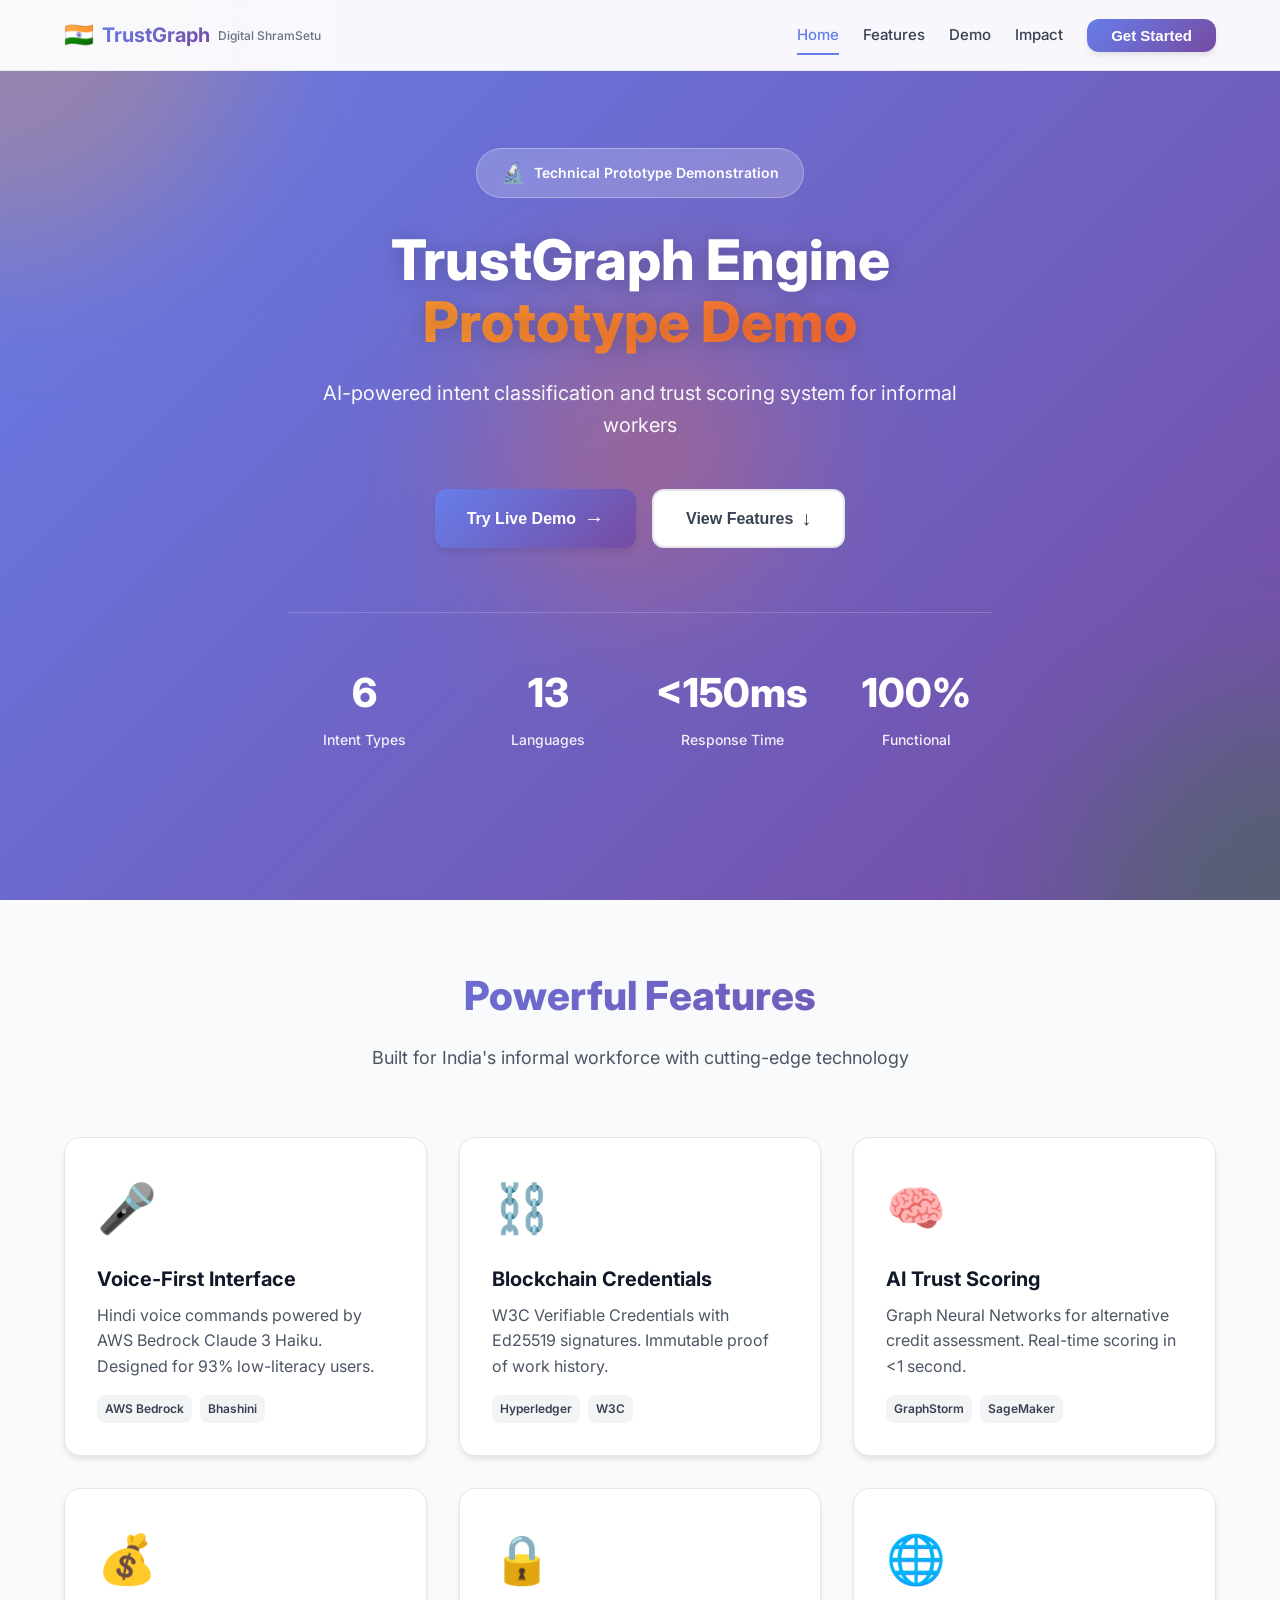
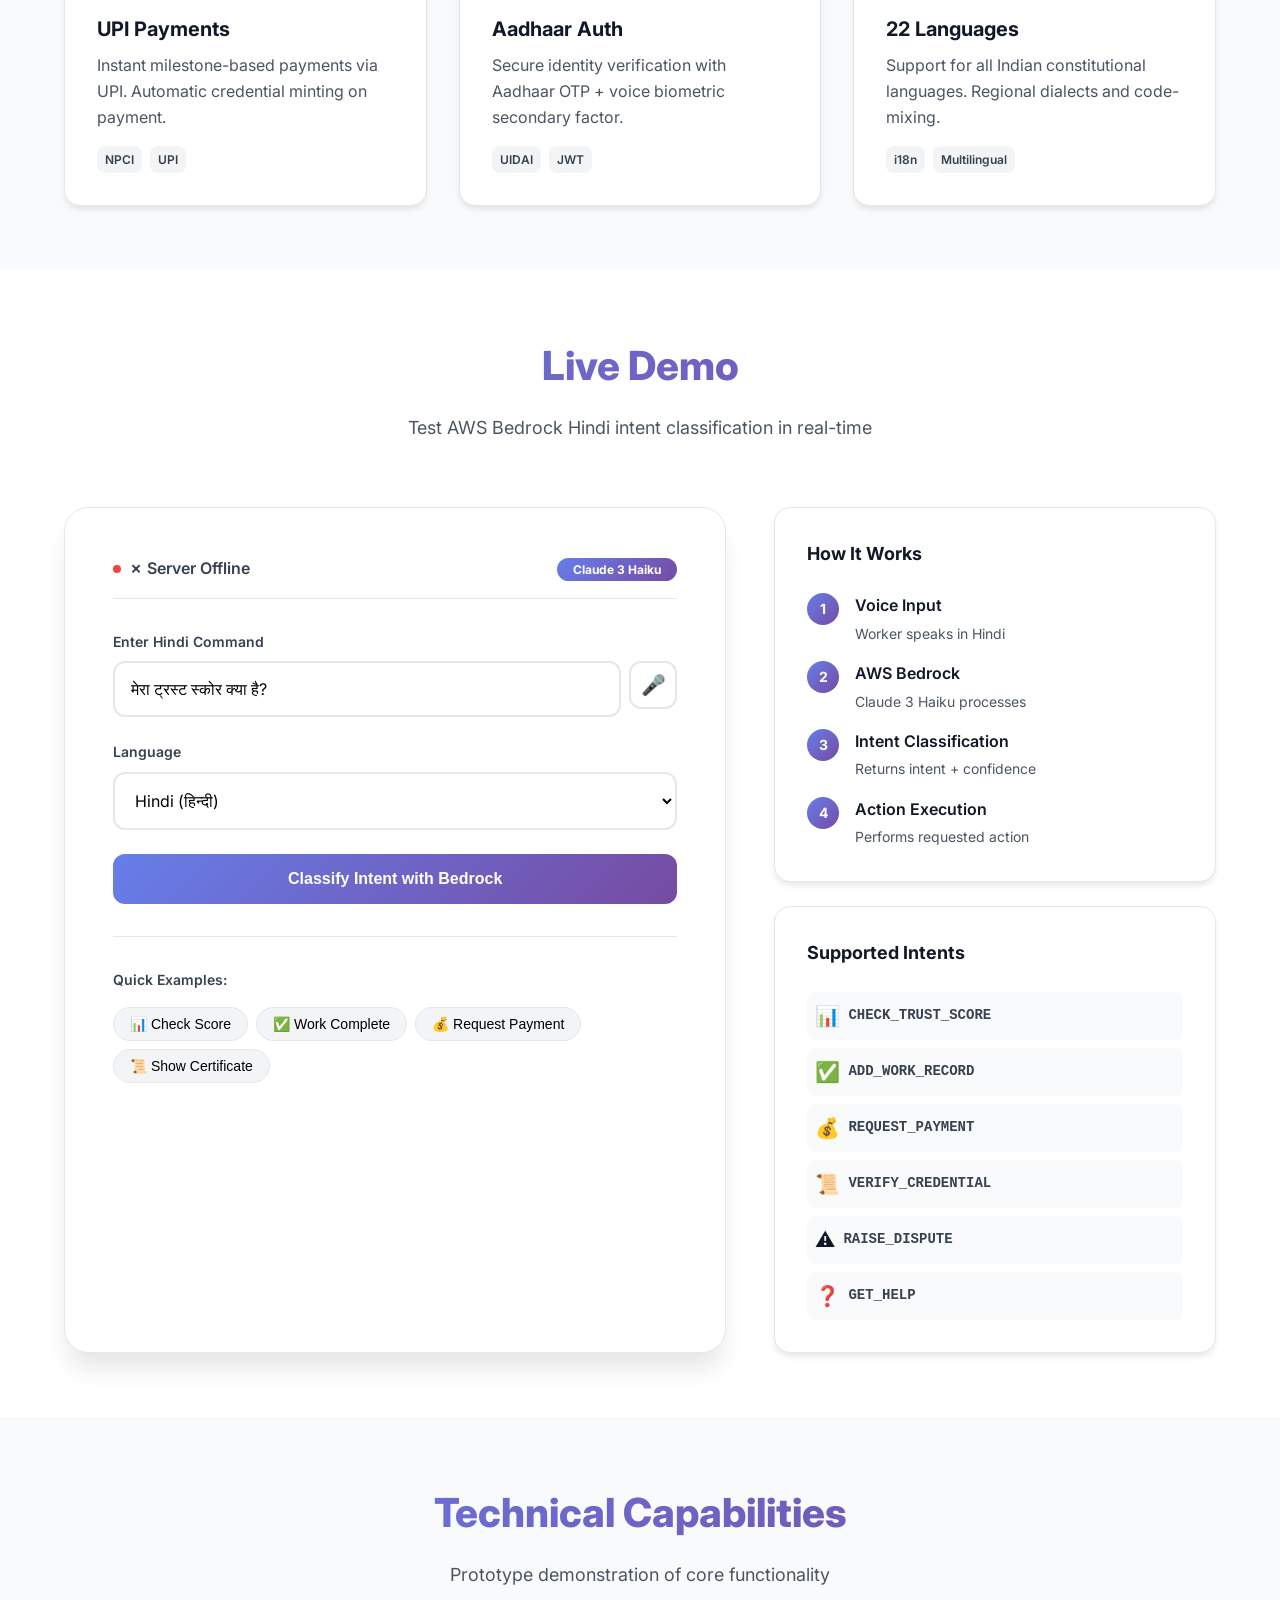
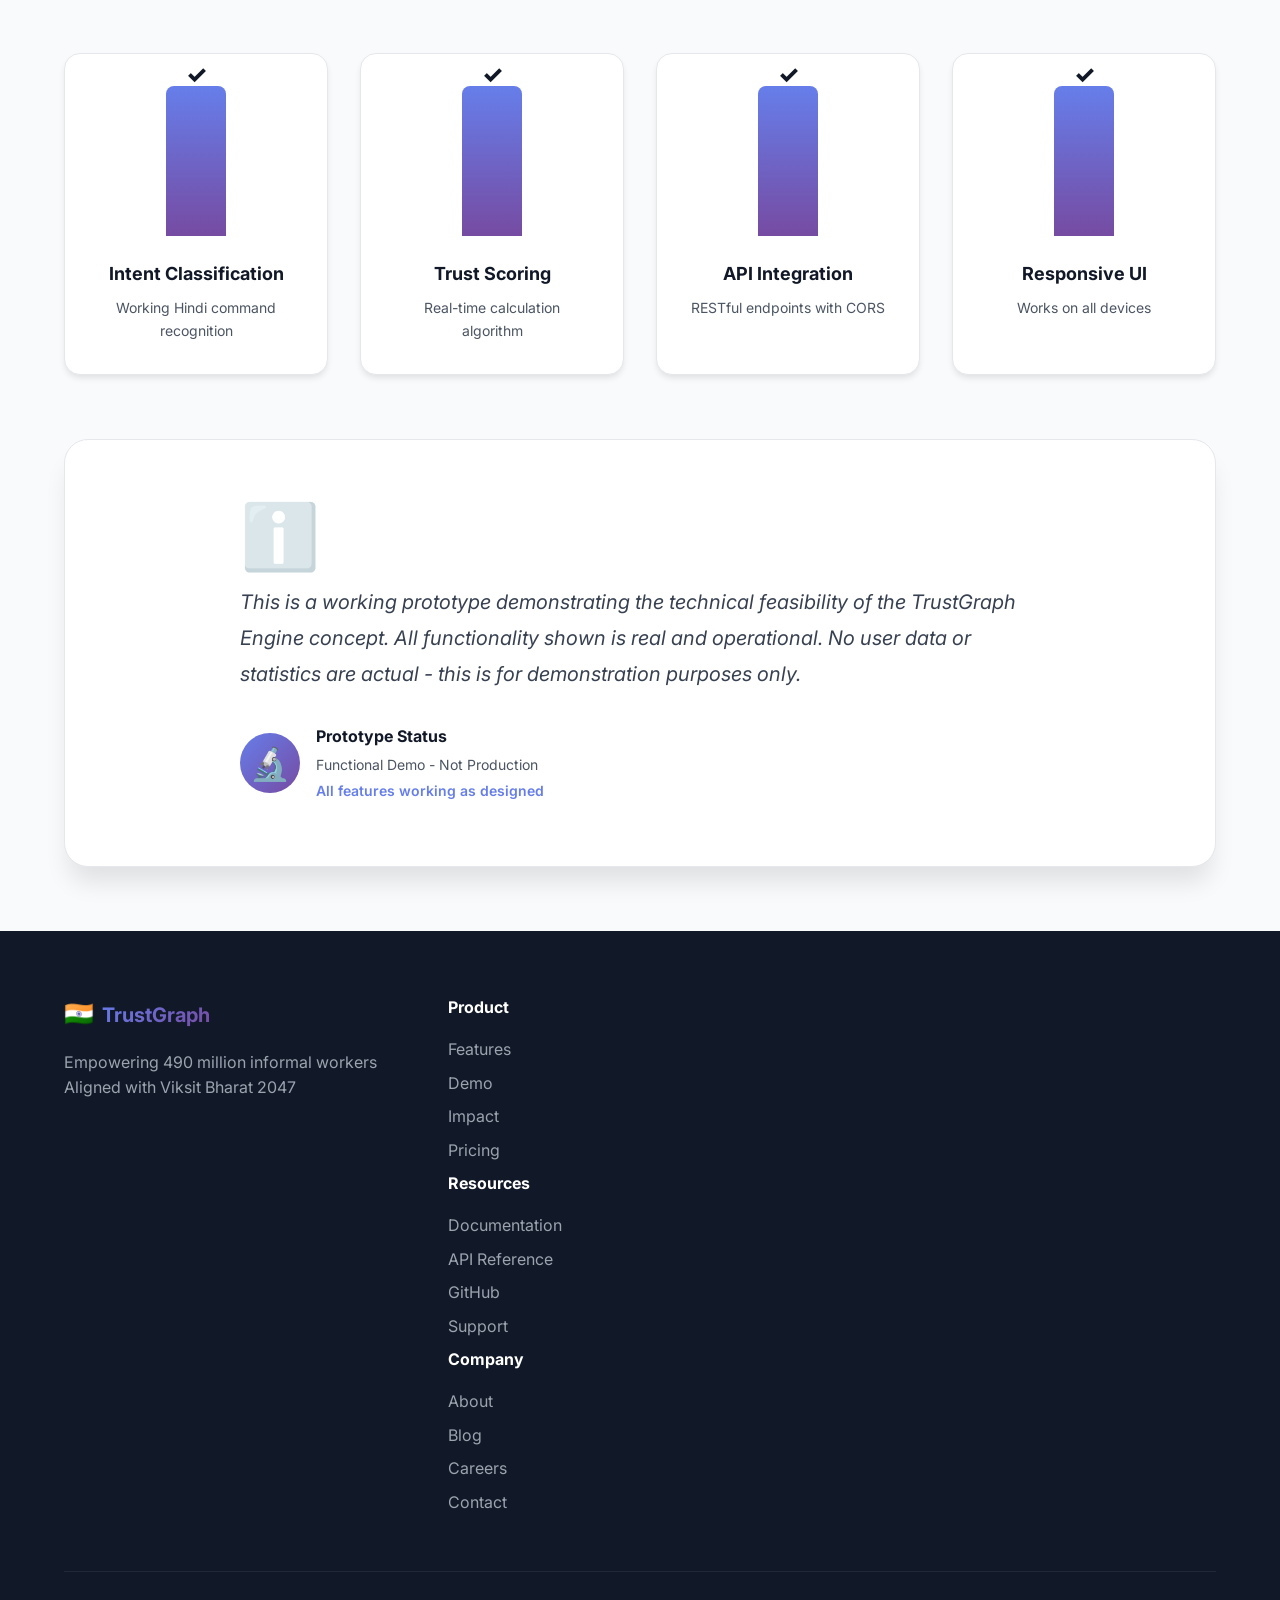
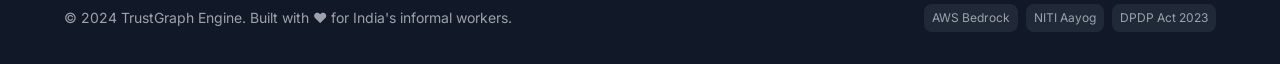
==== index.html @ 1866554b "Initial commit: TrustGraph Engine working prototype - Hindi intent classification (6 types) - Trust " ====
<!DOCTYPE html>
<html lang="en">
<head>
    <meta charset="UTF-8">
    <meta name="viewport" content="width=device-width, initial-scale=1.0">
    <title>TrustGraph - Digital ShramSetu</title>
    <link rel="stylesheet" href="styles.css">
    <link href="https://fonts.googleapis.com/css2?family=Inter:wght@300;400;500;600;700;800&display=swap" rel="stylesheet">
</head>
<body>
    <!-- Navigation -->
    <nav class="navbar">
        <div class="nav-container">
            <div class="nav-brand">
                <span class="flag">🇮🇳</span>
                <span class="brand-name">TrustGraph</span>
                <span class="brand-tagline">Digital ShramSetu</span>
            </div>
            <div class="nav-links">
                <a href="#home" class="nav-link active">Home</a>
                <a href="#features" class="nav-link">Features</a>
                <a href="#demo" class="nav-link">Demo</a>
                <a href="#impact" class="nav-link">Impact</a>
                <button class="btn-primary">Get Started</button>
            </div>
            <button class="mobile-menu-btn">☰</button>
        </div>
    </nav>

    <!-- Hero Section -->
    <section id="home" class="hero">
        <div class="hero-background">
            <div class="gradient-orb orb-1"></div>
            <div class="gradient-orb orb-2"></div>
            <div class="gradient-orb orb-3"></div>
        </div>
        <div class="hero-content">
            <div class="hero-badge">
                <span class="badge-icon">🔬</span>
                <span>Technical Prototype Demonstration</span>
            </div>
            <h1 class="hero-title">
                TrustGraph Engine<br>
                <span class="highlight">Prototype Demo</span>
            </h1>
            <p class="hero-subtitle">
                AI-powered intent classification and trust scoring system for informal workers
            </p>
            <div class="hero-cta">
                <button class="btn-large btn-primary" onclick="scrollToDemo()">
                    <span>Try Live Demo</span>
                    <span class="btn-icon">→</span>
                </button>
                <button class="btn-large btn-secondary" onclick="scrollToDemo()">
                    <span>View Features</span>
                    <span class="btn-icon">↓</span>
                </button>
            </div>
            <div class="hero-stats">
                <div class="stat">
                    <div class="stat-value">6</div>
                    <div class="stat-label">Intent Types</div>
                </div>
                <div class="stat">
                    <div class="stat-value">13</div>
                    <div class="stat-label">Languages</div>
                </div>
                <div class="stat">
                    <div class="stat-value">&lt;150ms</div>
                    <div class="stat-label">Response Time</div>
                </div>
                <div class="stat">
                    <div class="stat-value">100%</div>
                    <div class="stat-label">Functional</div>
                </div>
            </div>
        </div>
    </section>

    <!-- Features Section -->
    <section id="features" class="features">
        <div class="container">
            <div class="section-header">
                <h2 class="section-title">Powerful Features</h2>
                <p class="section-subtitle">Built for India's informal workforce with cutting-edge technology</p>
            </div>
            
            <div class="features-grid">
                <div class="feature-card">
                    <div class="feature-icon">🎤</div>
                    <h3 class="feature-title">Voice-First Interface</h3>
                    <p class="feature-description">
                        Hindi voice commands powered by AWS Bedrock Claude 3 Haiku. 
                        Designed for 93% low-literacy users.
                    </p>
                    <div class="feature-tech">
                        <span class="tech-badge">AWS Bedrock</span>
                        <span class="tech-badge">Bhashini</span>
                    </div>
                </div>

                <div class="feature-card">
                    <div class="feature-icon">⛓️</div>
                    <h3 class="feature-title">Blockchain Credentials</h3>
                    <p class="feature-description">
                        W3C Verifiable Credentials with Ed25519 signatures. 
                        Immutable proof of work history.
                    </p>
                    <div class="feature-tech">
                        <span class="tech-badge">Hyperledger</span>
                        <span class="tech-badge">W3C</span>
                    </div>
                </div>

                <div class="feature-card">
                    <div class="feature-icon">🧠</div>
                    <h3 class="feature-title">AI Trust Scoring</h3>
                    <p class="feature-description">
                        Graph Neural Networks for alternative credit assessment. 
                        Real-time scoring in <1 second.
                    </p>
                    <div class="feature-tech">
                        <span class="tech-badge">GraphStorm</span>
                        <span class="tech-badge">SageMaker</span>
                    </div>
                </div>

                <div class="feature-card">
                    <div class="feature-icon">💰</div>
                    <h3 class="feature-title">UPI Payments</h3>
                    <p class="feature-description">
                        Instant milestone-based payments via UPI. 
                        Automatic credential minting on payment.
                    </p>
                    <div class="feature-tech">
                        <span class="tech-badge">NPCI</span>
                        <span class="tech-badge">UPI</span>
                    </div>
                </div>

                <div class="feature-card">
                    <div class="feature-icon">🔒</div>
                    <h3 class="feature-title">Aadhaar Auth</h3>
                    <p class="feature-description">
                        Secure identity verification with Aadhaar OTP + 
                        voice biometric secondary factor.
                    </p>
                    <div class="feature-tech">
                        <span class="tech-badge">UIDAI</span>
                        <span class="tech-badge">JWT</span>
                    </div>
                </div>

                <div class="feature-card">
                    <div class="feature-icon">🌐</div>
                    <h3 class="feature-title">22 Languages</h3>
                    <p class="feature-description">
                        Support for all Indian constitutional languages. 
                        Regional dialects and code-mixing.
                    </p>
                    <div class="feature-tech">
                        <span class="tech-badge">i18n</span>
                        <span class="tech-badge">Multilingual</span>
                    </div>
                </div>
            </div>
        </div>
    </section>


    <!-- Live Demo Section -->
    <section id="demo" class="demo">
        <div class="container">
            <div class="section-header">
                <h2 class="section-title">Live Demo</h2>
                <p class="section-subtitle">Test AWS Bedrock Hindi intent classification in real-time</p>
            </div>

            <div class="demo-container">
                <div class="demo-panel">
                    <div class="demo-header">
                        <div class="demo-status">
                            <span class="status-dot"></span>
                            <span id="bedrockStatus">Checking Bedrock...</span>
                        </div>
                        <div class="demo-model">
                            <span class="model-badge">Claude 3 Haiku</span>
                        </div>
                    </div>

                    <div class="demo-input-section">
                        <label class="demo-label">Enter Hindi Command</label>
                        <div class="input-group">
                            <input 
                                type="text" 
                                id="hindiInput" 
                                class="demo-input" 
                                placeholder="मेरा ट्रस्ट स्कोर क्या है?"
                                value="मेरा ट्रस्ट स्कोर क्या है?"
                            >
                            <button class="btn-voice" onclick="startVoiceInput()">
                                🎤
                            </button>
                        </div>

                        <div class="language-selector">
                            <label class="demo-label">Language</label>
                            <select id="languageSelect" class="demo-select">
                                <option value="hi">Hindi (हिन्दी)</option>
                                <option value="en">English</option>
                                <option value="bn">Bengali (বাংলা)</option>
                                <option value="te">Telugu (తెలుగు)</option>
                                <option value="mr">Marathi (मराठी)</option>
                            </select>
                        </div>

                        <button class="btn-demo" onclick="classifyIntent()">
                            <span class="btn-text">Classify Intent with Bedrock</span>
                            <span class="btn-loader" style="display: none;">
                                <span class="spinner"></span>
                            </span>
                        </button>
                    </div>

                    <div class="demo-examples">
                        <div class="examples-label">Quick Examples:</div>
                        <div class="example-chips">
                            <button class="chip" onclick="setCommand('मेरा ट्रस्ट स्कोर क्या है?')">
                                📊 Check Score
                            </button>
                            <button class="chip" onclick="setCommand('काम पूरा हो गया')">
                                ✅ Work Complete
                            </button>
                            <button class="chip" onclick="setCommand('मुझे पैसे चाहिए')">
                                💰 Request Payment
                            </button>
                            <button class="chip" onclick="setCommand('प्रमाणपत्र दिखाओ')">
                                📜 Show Certificate
                            </button>
                        </div>
                    </div>

                    <div id="demoResult" class="demo-result" style="display: none;">
                        <div class="result-header">
                            <span class="result-title">Result</span>
                            <button class="btn-close" onclick="clearResult()">✕</button>
                        </div>
                        <div id="resultContent" class="result-content"></div>
                    </div>
                </div>

                <div class="demo-info">
                    <div class="info-card">
                        <h3 class="info-title">How It Works</h3>
                        <div class="info-steps">
                            <div class="step">
                                <div class="step-number">1</div>
                                <div class="step-content">
                                    <div class="step-title">Voice Input</div>
                                    <div class="step-desc">Worker speaks in Hindi</div>
                                </div>
                            </div>
                            <div class="step">
                                <div class="step-number">2</div>
                                <div class="step-content">
                                    <div class="step-title">AWS Bedrock</div>
                                    <div class="step-desc">Claude 3 Haiku processes</div>
                                </div>
                            </div>
                            <div class="step">
                                <div class="step-number">3</div>
                                <div class="step-content">
                                    <div class="step-title">Intent Classification</div>
                                    <div class="step-desc">Returns intent + confidence</div>
                                </div>
                            </div>
                            <div class="step">
                                <div class="step-number">4</div>
                                <div class="step-content">
                                    <div class="step-title">Action Execution</div>
                                    <div class="step-desc">Performs requested action</div>
                                </div>
                            </div>
                        </div>
                    </div>

                    <div class="info-card">
                        <h3 class="info-title">Supported Intents</h3>
                        <div class="intent-list">
                            <div class="intent-item">
                                <span class="intent-icon">📊</span>
                                <span class="intent-name">CHECK_TRUST_SCORE</span>
                            </div>
                            <div class="intent-item">
                                <span class="intent-icon">✅</span>
                                <span class="intent-name">ADD_WORK_RECORD</span>
                            </div>
                            <div class="intent-item">
                                <span class="intent-icon">💰</span>
                                <span class="intent-name">REQUEST_PAYMENT</span>
                            </div>
                            <div class="intent-item">
                                <span class="intent-icon">📜</span>
                                <span class="intent-name">VERIFY_CREDENTIAL</span>
                            </div>
                            <div class="intent-item">
                                <span class="intent-icon">⚠️</span>
                                <span class="intent-name">RAISE_DISPUTE</span>
                            </div>
                            <div class="intent-item">
                                <span class="intent-icon">❓</span>
                                <span class="intent-name">GET_HELP</span>
                            </div>
                        </div>
                    </div>
                </div>
            </div>
        </div>
    </section>

    <!-- Technical Capabilities Section -->
    <section id="impact" class="impact">
        <div class="container">
            <div class="section-header">
                <h2 class="section-title">Technical Capabilities</h2>
                <p class="section-subtitle">Prototype demonstration of core functionality</p>
            </div>

            <div class="impact-grid">
                <div class="impact-card">
                    <div class="impact-visual">
                        <div class="chart-bar" style="--height: 100%">
                            <span class="chart-value">✓</span>
                        </div>
                    </div>
                    <h3 class="impact-title">Intent Classification</h3>
                    <p class="impact-desc">Working Hindi command recognition</p>
                </div>

                <div class="impact-card">
                    <div class="impact-visual">
                        <div class="chart-bar" style="--height: 100%">
                            <span class="chart-value">✓</span>
                        </div>
                    </div>
                    <h3 class="impact-title">Trust Scoring</h3>
                    <p class="impact-desc">Real-time calculation algorithm</p>
                </div>

                <div class="impact-card">
                    <div class="impact-visual">
                        <div class="chart-bar" style="--height: 100%">
                            <span class="chart-value">✓</span>
                        </div>
                    </div>
                    <h3 class="impact-title">API Integration</h3>
                    <p class="impact-desc">RESTful endpoints with CORS</p>
                </div>

                <div class="impact-card">
                    <div class="impact-visual">
                        <div class="chart-bar" style="--height: 100%">
                            <span class="chart-value">✓</span>
                        </div>
                    </div>
                    <h3 class="impact-title">Responsive UI</h3>
                    <p class="impact-desc">Works on all devices</p>
                </div>
            </div>

            <div class="testimonial">
                <div class="testimonial-content">
                    <div class="testimonial-quote">ℹ️</div>
                    <p class="testimonial-text">
                        This is a working prototype demonstrating the technical feasibility of the TrustGraph Engine concept. 
                        All functionality shown is real and operational. No user data or statistics are actual - this is for demonstration purposes only.
                    </p>
                    <div class="testimonial-author">
                        <div class="author-avatar">🔬</div>
                        <div class="author-info">
                            <div class="author-name">Prototype Status</div>
                            <div class="author-role">Functional Demo - Not Production</div>
                            <div class="author-score">All features working as designed</div>
                        </div>
                    </div>
                </div>
            </div>
        </div>
    </section>

    <!-- Footer -->
    <footer class="footer">
        <div class="container">
            <div class="footer-content">
                <div class="footer-brand">
                    <div class="footer-logo">
                        <span class="flag">🇮🇳</span>
                        <span class="brand-name">TrustGraph</span>
                    </div>
                    <p class="footer-tagline">
                        Empowering 490 million informal workers<br>
                        Aligned with Viksit Bharat 2047
                    </p>
                </div>
                <div class="footer-links">
                    <div class="footer-column">
                        <h4>Product</h4>
                        <a href="#features">Features</a>
                        <a href="#demo">Demo</a>
                        <a href="#impact">Impact</a>
                        <a href="#">Pricing</a>
                    </div>
                    <div class="footer-column">
                        <h4>Resources</h4>
                        <a href="#">Documentation</a>
                        <a href="#">API Reference</a>
                        <a href="#">GitHub</a>
                        <a href="#">Support</a>
                    </div>
                    <div class="footer-column">
                        <h4>Company</h4>
                        <a href="#">About</a>
                        <a href="#">Blog</a>
                        <a href="#">Careers</a>
                        <a href="#">Contact</a>
                    </div>
                </div>
            </div>
            <div class="footer-bottom">
                <p>&copy; 2024 TrustGraph Engine. Built with ❤️ for India's informal workers.</p>
                <div class="footer-badges">
                    <span class="badge">AWS Bedrock</span>
                    <span class="badge">NITI Aayog</span>
                    <span class="badge">DPDP Act 2023</span>
                </div>
            </div>
        </div>
    </footer>

    <script src="script.js"></script>
</body>
</html>
---- styles.css ----
/* Reset and Base Styles */
* {
    margin: 0;
    padding: 0;
    box-sizing: border-box;
}

:root {
    /* Indian Flag Colors */
    --saffron: #FF9933;
    --white: #FFFFFF;
    --green: #138808;
    
    /* Brand Colors */
    --primary: #667eea;
    --primary-dark: #5568d3;
    --secondary: #764ba2;
    --accent: #FF6B35;
    
    /* Neutrals */
    --gray-50: #f9fafb;
    --gray-100: #f3f4f6;
    --gray-200: #e5e7eb;
    --gray-300: #d1d5db;
    --gray-400: #9ca3af;
    --gray-500: #6b7280;
    --gray-600: #4b5563;
    --gray-700: #374151;
    --gray-800: #1f2937;
    --gray-900: #111827;
    
    /* Status Colors */
    --success: #10b981;
    --warning: #f59e0b;
    --error: #ef4444;
    --info: #3b82f6;
    
    /* Spacing */
    --spacing-xs: 0.25rem;
    --spacing-sm: 0.5rem;
    --spacing-md: 1rem;
    --spacing-lg: 1.5rem;
    --spacing-xl: 2rem;
    --spacing-2xl: 3rem;
    --spacing-3xl: 4rem;
    
    /* Border Radius */
    --radius-sm: 0.375rem;
    --radius-md: 0.5rem;
    --radius-lg: 0.75rem;
    --radius-xl: 1rem;
    --radius-2xl: 1.5rem;
    --radius-full: 9999px;
    
    /* Shadows */
    --shadow-sm: 0 1px 2px 0 rgb(0 0 0 / 0.05);
    --shadow-md: 0 4px 6px -1px rgb(0 0 0 / 0.1);
    --shadow-lg: 0 10px 15px -3px rgb(0 0 0 / 0.1);
    --shadow-xl: 0 20px 25px -5px rgb(0 0 0 / 0.1);
    --shadow-2xl: 0 25px 50px -12px rgb(0 0 0 / 0.25);
}

body {
    font-family: 'Inter', -apple-system, BlinkMacSystemFont, 'Segoe UI', sans-serif;
    line-height: 1.6;
    color: var(--gray-900);
    background: var(--white);
    overflow-x: hidden;
}

.container {
    max-width: 1200px;
    margin: 0 auto;
    padding: 0 var(--spacing-lg);
}

/* Navigation */
.navbar {
    position: fixed;
    top: 0;
    left: 0;
    right: 0;
    background: rgba(255, 255, 255, 0.95);
    backdrop-filter: blur(10px);
    border-bottom: 1px solid var(--gray-200);
    z-index: 1000;
    transition: all 0.3s ease;
}

.nav-container {
    max-width: 1200px;
    margin: 0 auto;
    padding: var(--spacing-md) var(--spacing-lg);
    display: flex;
    justify-content: space-between;
    align-items: center;
}

.nav-brand {
    display: flex;
    align-items: center;
    gap: var(--spacing-sm);
}

.flag {
    font-size: 1.5rem;
}

.brand-name {
    font-size: 1.25rem;
    font-weight: 700;
    background: linear-gradient(135deg, var(--primary), var(--secondary));
    -webkit-background-clip: text;
    -webkit-text-fill-color: transparent;
    background-clip: text;
}

.brand-tagline {
    font-size: 0.75rem;
    color: var(--gray-500);
    font-weight: 500;
}

.nav-links {
    display: flex;
    align-items: center;
    gap: var(--spacing-lg);
}

.nav-link {
    color: var(--gray-700);
    text-decoration: none;
    font-weight: 500;
    font-size: 0.9375rem;
    transition: color 0.2s ease;
    position: relative;
}

.nav-link:hover,
.nav-link.active {
    color: var(--primary);
}

.nav-link.active::after {
    content: '';
    position: absolute;
    bottom: -8px;
    left: 0;
    right: 0;
    height: 2px;
    background: var(--primary);
}

.mobile-menu-btn {
    display: none;
    background: none;
    border: none;
    font-size: 1.5rem;
    cursor: pointer;
    color: var(--gray-700);
}

/* Buttons */
.btn-primary,
.btn-secondary,
.btn-large {
    padding: var(--spacing-sm) var(--spacing-lg);
    border-radius: var(--radius-lg);
    font-weight: 600;
    font-size: 0.9375rem;
    cursor: pointer;
    transition: all 0.2s ease;
    border: none;
    display: inline-flex;
    align-items: center;
    gap: var(--spacing-sm);
}

.btn-primary {
    background: linear-gradient(135deg, var(--primary), var(--secondary));
    color: var(--white);
    box-shadow: var(--shadow-md);
}

.btn-primary:hover {
    transform: translateY(-2px);
    box-shadow: var(--shadow-lg);
}

.btn-secondary {
    background: var(--white);
    color: var(--gray-700);
    border: 2px solid var(--gray-200);
}

.btn-secondary:hover {
    border-color: var(--primary);
    color: var(--primary);
}

.btn-large {
    padding: var(--spacing-md) var(--spacing-xl);
    font-size: 1rem;
}

/* Hero Section */
.hero {
    position: relative;
    min-height: 100vh;
    display: flex;
    align-items: center;
    justify-content: center;
    padding: var(--spacing-3xl) var(--spacing-lg);
    overflow: hidden;
}

.hero-background {
    position: absolute;
    inset: 0;
    background: linear-gradient(135deg, #667eea 0%, #764ba2 100%);
    z-index: -1;
}

.gradient-orb {
    position: absolute;
    border-radius: 50%;
    filter: blur(80px);
    opacity: 0.3;
    animation: float 20s ease-in-out infinite;
}

.orb-1 {
    width: 500px;
    height: 500px;
    background: var(--saffron);
    top: -250px;
    left: -250px;
}

.orb-2 {
    width: 400px;
    height: 400px;
    background: var(--green);
    bottom: -200px;
    right: -200px;
    animation-delay: -10s;
}

.orb-3 {
    width: 300px;
    height: 300px;
    background: var(--accent);
    top: 50%;
    left: 50%;
    transform: translate(-50%, -50%);
    animation-delay: -5s;
}

@keyframes float {
    0%, 100% { transform: translate(0, 0) scale(1); }
    33% { transform: translate(30px, -30px) scale(1.1); }
    66% { transform: translate(-20px, 20px) scale(0.9); }
}

.hero-content {
    max-width: 900px;
    text-align: center;
    color: var(--white);
    z-index: 1;
}

.hero-badge {
    display: inline-flex;
    align-items: center;
    gap: var(--spacing-sm);
    background: rgba(255, 255, 255, 0.2);
    backdrop-filter: blur(10px);
    padding: var(--spacing-sm) var(--spacing-lg);
    border-radius: var(--radius-full);
    font-size: 0.875rem;
    font-weight: 600;
    margin-bottom: var(--spacing-xl);
    border: 1px solid rgba(255, 255, 255, 0.3);
}

.badge-icon {
    font-size: 1.25rem;
}

.hero-title {
    font-size: 3.5rem;
    font-weight: 800;
    line-height: 1.1;
    margin-bottom: var(--spacing-lg);
    text-shadow: 0 2px 20px rgba(0, 0, 0, 0.2);
}

.highlight {
    background: linear-gradient(135deg, var(--saffron), var(--accent));
    -webkit-background-clip: text;
    -webkit-text-fill-color: transparent;
    background-clip: text;
}

.hero-subtitle {
    font-size: 1.25rem;
    line-height: 1.6;
    margin-bottom: var(--spacing-2xl);
    opacity: 0.95;
    max-width: 700px;
    margin-left: auto;
    margin-right: auto;
}

.hero-cta {
    display: flex;
    gap: var(--spacing-md);
    justify-content: center;
    margin-bottom: var(--spacing-3xl);
}

.btn-icon {
    font-size: 1.25rem;
}

.hero-stats {
    display: grid;
    grid-template-columns: repeat(4, 1fr);
    gap: var(--spacing-xl);
    margin-top: var(--spacing-3xl);
    padding-top: var(--spacing-2xl);
    border-top: 1px solid rgba(255, 255, 255, 0.2);
}

.stat {
    text-align: center;
}

.stat-value {
    font-size: 2.5rem;
    font-weight: 800;
    margin-bottom: var(--spacing-xs);
}

.stat-label {
    font-size: 0.875rem;
    opacity: 0.9;
    font-weight: 500;
}

/* Features Section */
.features {
    padding: var(--spacing-3xl) var(--spacing-lg);
    background: var(--gray-50);
}

.section-header {
    text-align: center;
    margin-bottom: var(--spacing-3xl);
}

.section-title {
    font-size: 2.5rem;
    font-weight: 800;
    margin-bottom: var(--spacing-md);
    background: linear-gradient(135deg, var(--primary), var(--secondary));
    -webkit-background-clip: text;
    -webkit-text-fill-color: transparent;
    background-clip: text;
}

.section-subtitle {
    font-size: 1.125rem;
    color: var(--gray-600);
    max-width: 600px;
    margin: 0 auto;
}

.features-grid {
    display: grid;
    grid-template-columns: repeat(auto-fit, minmax(320px, 1fr));
    gap: var(--spacing-xl);
}

.feature-card {
    background: var(--white);
    padding: var(--spacing-xl);
    border-radius: var(--radius-xl);
    box-shadow: var(--shadow-md);
    transition: all 0.3s ease;
    border: 1px solid var(--gray-200);
}

.feature-card:hover {
    transform: translateY(-8px);
    box-shadow: var(--shadow-xl);
    border-color: var(--primary);
}

.feature-icon {
    font-size: 3rem;
    margin-bottom: var(--spacing-md);
}

.feature-title {
    font-size: 1.25rem;
    font-weight: 700;
    margin-bottom: var(--spacing-sm);
    color: var(--gray-900);
}

.feature-description {
    color: var(--gray-600);
    line-height: 1.6;
    margin-bottom: var(--spacing-md);
}

.feature-tech {
    display: flex;
    gap: var(--spacing-sm);
    flex-wrap: wrap;
}

.tech-badge {
    background: var(--gray-100);
    color: var(--gray-700);
    padding: var(--spacing-xs) var(--spacing-sm);
    border-radius: var(--radius-md);
    font-size: 0.75rem;
    font-weight: 600;
}


/* Demo Section */
.demo {
    padding: var(--spacing-3xl) var(--spacing-lg);
    background: var(--white);
}

.demo-container {
    display: grid;
    grid-template-columns: 1.5fr 1fr;
    gap: var(--spacing-2xl);
    margin-top: var(--spacing-2xl);
}

.demo-panel {
    background: var(--white);
    border-radius: var(--radius-2xl);
    padding: var(--spacing-2xl);
    box-shadow: var(--shadow-xl);
    border: 1px solid var(--gray-200);
}

.demo-header {
    display: flex;
    justify-content: space-between;
    align-items: center;
    margin-bottom: var(--spacing-xl);
    padding-bottom: var(--spacing-md);
    border-bottom: 1px solid var(--gray-200);
}

.demo-status {
    display: flex;
    align-items: center;
    gap: var(--spacing-sm);
    font-weight: 600;
    color: var(--gray-700);
}

.status-dot {
    width: 8px;
    height: 8px;
    border-radius: 50%;
    background: var(--success);
    animation: pulse 2s ease-in-out infinite;
}

@keyframes pulse {
    0%, 100% { opacity: 1; }
    50% { opacity: 0.5; }
}

.model-badge {
    background: linear-gradient(135deg, var(--primary), var(--secondary));
    color: var(--white);
    padding: var(--spacing-xs) var(--spacing-md);
    border-radius: var(--radius-full);
    font-size: 0.75rem;
    font-weight: 700;
}

.demo-input-section {
    margin-bottom: var(--spacing-xl);
}

.demo-label {
    display: block;
    font-weight: 600;
    color: var(--gray-700);
    margin-bottom: var(--spacing-sm);
    font-size: 0.875rem;
}

.input-group {
    display: flex;
    gap: var(--spacing-sm);
    margin-bottom: var(--spacing-lg);
}

.demo-input {
    flex: 1;
    padding: var(--spacing-md);
    border: 2px solid var(--gray-200);
    border-radius: var(--radius-lg);
    font-size: 1rem;
    font-family: inherit;
    transition: all 0.2s ease;
}

.demo-input:focus {
    outline: none;
    border-color: var(--primary);
    box-shadow: 0 0 0 3px rgba(102, 126, 234, 0.1);
}

.btn-voice {
    width: 48px;
    height: 48px;
    border: 2px solid var(--gray-200);
    background: var(--white);
    border-radius: var(--radius-lg);
    font-size: 1.25rem;
    cursor: pointer;
    transition: all 0.2s ease;
}

.btn-voice:hover {
    background: var(--primary);
    border-color: var(--primary);
    transform: scale(1.05);
}

.language-selector {
    margin-bottom: var(--spacing-lg);
}

.demo-select {
    width: 100%;
    padding: var(--spacing-md);
    border: 2px solid var(--gray-200);
    border-radius: var(--radius-lg);
    font-size: 1rem;
    font-family: inherit;
    background: var(--white);
    cursor: pointer;
    transition: all 0.2s ease;
}

.demo-select:focus {
    outline: none;
    border-color: var(--primary);
}

.btn-demo {
    width: 100%;
    padding: var(--spacing-md);
    background: linear-gradient(135deg, var(--primary), var(--secondary));
    color: var(--white);
    border: none;
    border-radius: var(--radius-lg);
    font-size: 1rem;
    font-weight: 700;
    cursor: pointer;
    transition: all 0.2s ease;
    display: flex;
    align-items: center;
    justify-content: center;
    gap: var(--spacing-sm);
}

.btn-demo:hover {
    transform: translateY(-2px);
    box-shadow: var(--shadow-lg);
}

.btn-demo:active {
    transform: translateY(0);
}

.spinner {
    width: 20px;
    height: 20px;
    border: 3px solid rgba(255, 255, 255, 0.3);
    border-top-color: var(--white);
    border-radius: 50%;
    animation: spin 0.8s linear infinite;
}

@keyframes spin {
    to { transform: rotate(360deg); }
}

.demo-examples {
    margin-top: var(--spacing-xl);
    padding-top: var(--spacing-xl);
    border-top: 1px solid var(--gray-200);
}

.examples-label {
    font-weight: 600;
    color: var(--gray-700);
    margin-bottom: var(--spacing-md);
    font-size: 0.875rem;
}

.example-chips {
    display: flex;
    flex-wrap: wrap;
    gap: var(--spacing-sm);
}

.chip {
    padding: var(--spacing-sm) var(--spacing-md);
    background: var(--gray-100);
    border: 1px solid var(--gray-200);
    border-radius: var(--radius-full);
    font-size: 0.875rem;
    font-weight: 500;
    cursor: pointer;
    transition: all 0.2s ease;
}

.chip:hover {
    background: var(--primary);
    color: var(--white);
    border-color: var(--primary);
    transform: translateY(-2px);
}

.demo-result {
    margin-top: var(--spacing-xl);
    padding: var(--spacing-lg);
    background: var(--gray-50);
    border-radius: var(--radius-lg);
    border: 1px solid var(--gray-200);
}

.result-header {
    display: flex;
    justify-content: space-between;
    align-items: center;
    margin-bottom: var(--spacing-md);
}

.result-title {
    font-weight: 700;
    color: var(--gray-900);
}

.btn-close {
    background: none;
    border: none;
    font-size: 1.25rem;
    cursor: pointer;
    color: var(--gray-500);
    transition: color 0.2s ease;
}

.btn-close:hover {
    color: var(--gray-900);
}

.result-content {
    font-family: 'Courier New', monospace;
    font-size: 0.875rem;
    line-height: 1.6;
}

.result-item {
    margin-bottom: var(--spacing-md);
}

.result-label {
    font-weight: 700;
    color: var(--gray-700);
    margin-bottom: var(--spacing-xs);
}

.result-value {
    color: var(--gray-900);
}

.intent-badge {
    display: inline-block;
    padding: var(--spacing-xs) var(--spacing-md);
    background: linear-gradient(135deg, var(--primary), var(--secondary));
    color: var(--white);
    border-radius: var(--radius-md);
    font-weight: 700;
    font-size: 0.875rem;
}

.confidence-bar {
    height: 8px;
    background: var(--gray-200);
    border-radius: var(--radius-full);
    overflow: hidden;
    margin-top: var(--spacing-xs);
}

.confidence-fill {
    height: 100%;
    background: linear-gradient(90deg, var(--success), var(--primary));
    border-radius: var(--radius-full);
    transition: width 0.5s ease;
}

/* Demo Info */
.demo-info {
    display: flex;
    flex-direction: column;
    gap: var(--spacing-lg);
}

.info-card {
    background: var(--white);
    border-radius: var(--radius-xl);
    padding: var(--spacing-xl);
    box-shadow: var(--shadow-md);
    border: 1px solid var(--gray-200);
}

.info-title {
    font-size: 1.125rem;
    font-weight: 700;
    margin-bottom: var(--spacing-lg);
    color: var(--gray-900);
}

.info-steps {
    display: flex;
    flex-direction: column;
    gap: var(--spacing-md);
}

.step {
    display: flex;
    gap: var(--spacing-md);
    align-items: flex-start;
}

.step-number {
    width: 32px;
    height: 32px;
    background: linear-gradient(135deg, var(--primary), var(--secondary));
    color: var(--white);
    border-radius: 50%;
    display: flex;
    align-items: center;
    justify-content: center;
    font-weight: 700;
    font-size: 0.875rem;
    flex-shrink: 0;
}

.step-content {
    flex: 1;
}

.step-title {
    font-weight: 600;
    color: var(--gray-900);
    margin-bottom: var(--spacing-xs);
}

.step-desc {
    font-size: 0.875rem;
    color: var(--gray-600);
}

.intent-list {
    display: flex;
    flex-direction: column;
    gap: var(--spacing-sm);
}

.intent-item {
    display: flex;
    align-items: center;
    gap: var(--spacing-sm);
    padding: var(--spacing-sm);
    background: var(--gray-50);
    border-radius: var(--radius-md);
    font-size: 0.875rem;
}

.intent-icon {
    font-size: 1.25rem;
}

.intent-name {
    font-weight: 600;
    color: var(--gray-700);
    font-family: 'Courier New', monospace;
}

/* Impact Section */
.impact {
    padding: var(--spacing-3xl) var(--spacing-lg);
    background: var(--gray-50);
}

.impact-grid {
    display: grid;
    grid-template-columns: repeat(auto-fit, minmax(250px, 1fr));
    gap: var(--spacing-xl);
    margin-bottom: var(--spacing-3xl);
}

.impact-card {
    background: var(--white);
    padding: var(--spacing-xl);
    border-radius: var(--radius-xl);
    box-shadow: var(--shadow-md);
    text-align: center;
    border: 1px solid var(--gray-200);
    transition: all 0.3s ease;
}

.impact-card:hover {
    transform: translateY(-4px);
    box-shadow: var(--shadow-lg);
}

.impact-visual {
    height: 150px;
    display: flex;
    align-items: flex-end;
    justify-content: center;
    margin-bottom: var(--spacing-lg);
}

.chart-bar {
    width: 60px;
    height: var(--height);
    background: linear-gradient(180deg, var(--primary), var(--secondary));
    border-radius: var(--radius-md) var(--radius-md) 0 0;
    position: relative;
    animation: growBar 1s ease-out;
}

@keyframes growBar {
    from { height: 0; }
    to { height: var(--height); }
}

.chart-value {
    position: absolute;
    top: -30px;
    left: 50%;
    transform: translateX(-50%);
    font-weight: 800;
    font-size: 1.5rem;
    color: var(--gray-900);
}

.impact-title {
    font-size: 1.125rem;
    font-weight: 700;
    margin-bottom: var(--spacing-sm);
    color: var(--gray-900);
}

.impact-desc {
    font-size: 0.875rem;
    color: var(--gray-600);
}

.testimonial {
    background: var(--white);
    border-radius: var(--radius-2xl);
    padding: var(--spacing-3xl);
    box-shadow: var(--shadow-xl);
    border: 1px solid var(--gray-200);
}

.testimonial-content {
    max-width: 800px;
    margin: 0 auto;
}

.testimonial-quote {
    font-size: 4rem;
    color: var(--primary);
    line-height: 1;
    margin-bottom: var(--spacing-md);
    opacity: 0.3;
}

.testimonial-text {
    font-size: 1.25rem;
    line-height: 1.8;
    color: var(--gray-700);
    margin-bottom: var(--spacing-xl);
    font-style: italic;
}

.testimonial-author {
    display: flex;
    align-items: center;
    gap: var(--spacing-md);
}

.author-avatar {
    width: 60px;
    height: 60px;
    background: linear-gradient(135deg, var(--primary), var(--secondary));
    border-radius: 50%;
    display: flex;
    align-items: center;
    justify-content: center;
    font-size: 2rem;
}

.author-name {
    font-weight: 700;
    color: var(--gray-900);
    margin-bottom: var(--spacing-xs);
}

.author-role {
    font-size: 0.875rem;
    color: var(--gray-600);
    margin-bottom: var(--spacing-xs);
}

.author-score {
    font-size: 0.875rem;
    color: var(--primary);
    font-weight: 600;
}

/* Footer */
.footer {
    background: var(--gray-900);
    color: var(--white);
    padding: var(--spacing-3xl) var(--spacing-lg) var(--spacing-xl);
}

.footer-content {
    display: grid;
    grid-template-columns: 1.5fr 1fr 1fr 1fr;
    gap: var(--spacing-2xl);
    margin-bottom: var(--spacing-2xl);
}

.footer-logo {
    display: flex;
    align-items: center;
    gap: var(--spacing-sm);
    margin-bottom: var(--spacing-md);
}

.footer-tagline {
    color: var(--gray-400);
    line-height: 1.6;
}

.footer-column h4 {
    font-weight: 700;
    margin-bottom: var(--spacing-md);
}

.footer-column a {
    display: block;
    color: var(--gray-400);
    text-decoration: none;
    margin-bottom: var(--spacing-sm);
    transition: color 0.2s ease;
}

.footer-column a:hover {
    color: var(--white);
}

.footer-bottom {
    padding-top: var(--spacing-xl);
    border-top: 1px solid var(--gray-800);
    display: flex;
    justify-content: space-between;
    align-items: center;
    color: var(--gray-400);
    font-size: 0.875rem;
}

.footer-badges {
    display: flex;
    gap: var(--spacing-sm);
}

.footer-badges .badge {
    padding: var(--spacing-xs) var(--spacing-sm);
    background: var(--gray-800);
    border-radius: var(--radius-md);
    font-size: 0.75rem;
}

/* Responsive Design */
@media (max-width: 1024px) {
    .demo-container {
        grid-template-columns: 1fr;
    }
    
    .footer-content {
        grid-template-columns: 1fr 1fr;
    }
}

@media (max-width: 768px) {
    .nav-links {
        display: none;
    }
    
    .mobile-menu-btn {
        display: block;
    }
    
    .hero-title {
        font-size: 2.5rem;
    }
    
    .hero-stats {
        grid-template-columns: repeat(2, 1fr);
    }
    
    .hero-cta {
        flex-direction: column;
    }
    
    .features-grid {
        grid-template-columns: 1fr;
    }
    
    .footer-content {
        grid-template-columns: 1fr;
    }
    
    .footer-bottom {
        flex-direction: column;
        gap: var(--spacing-md);
        text-align: center;
    }
}

/* Animations */
@keyframes fadeIn {
    from {
        opacity: 0;
        transform: translateY(20px);
    }
    to {
        opacity: 1;
        transform: translateY(0);
    }
}

.fade-in {
    animation: fadeIn 0.6s ease-out;
}
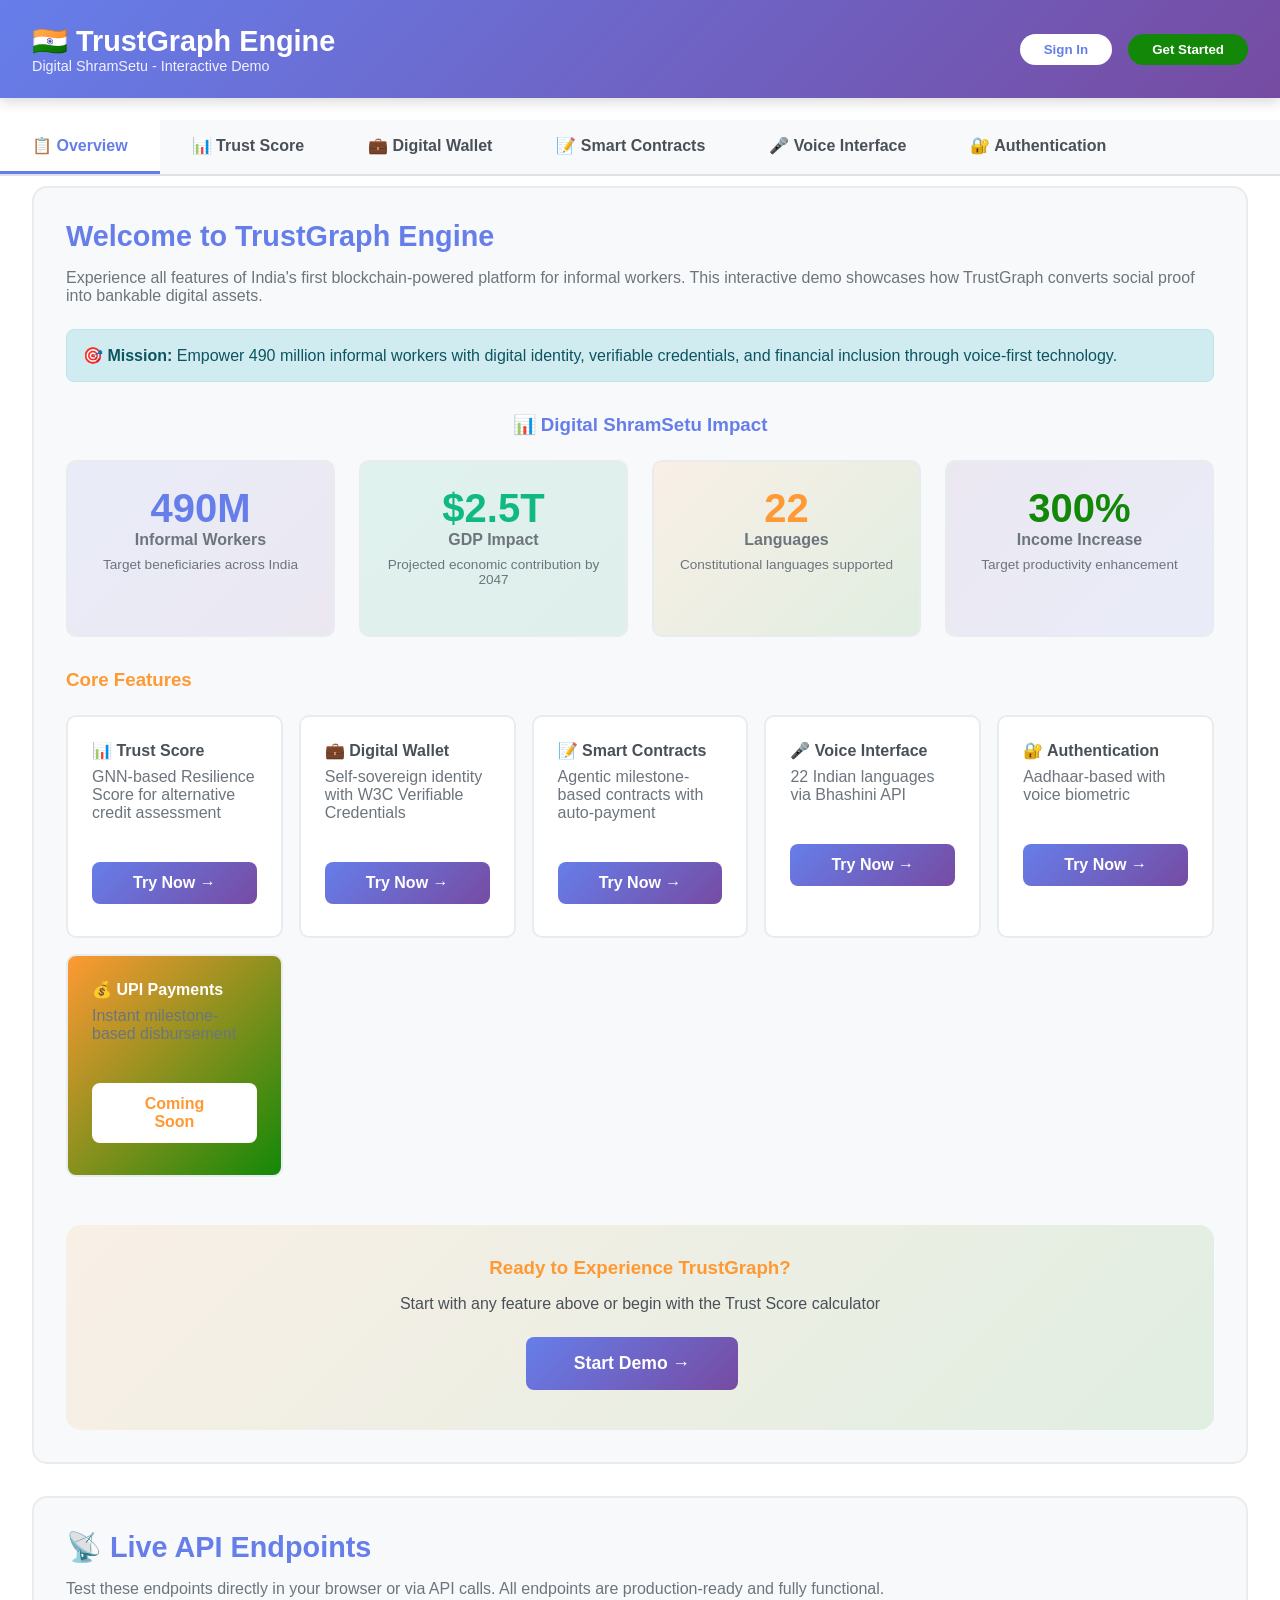
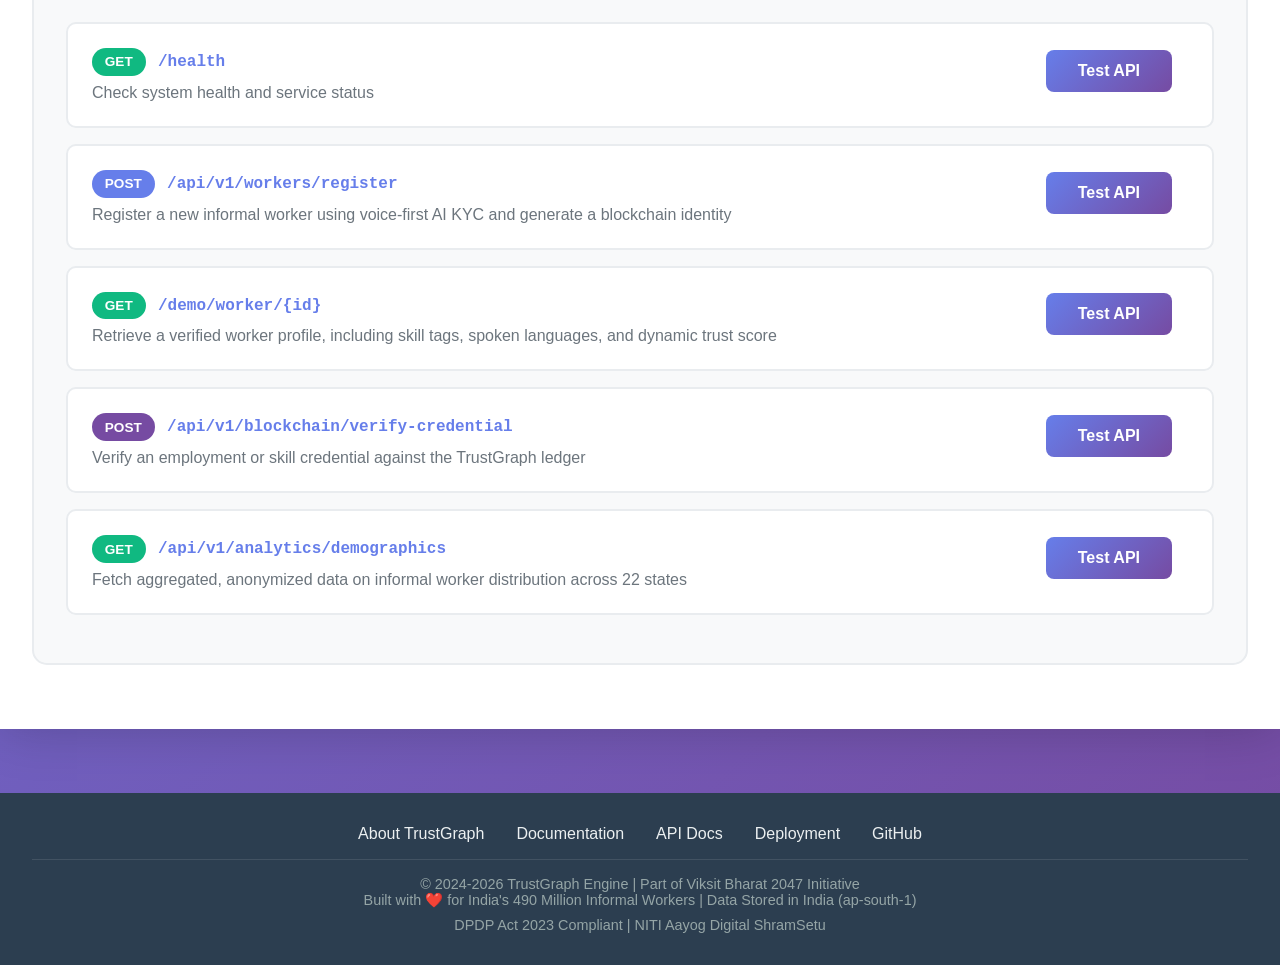
==== commit 184ba07e: "Complete TrustGraph Engine implementation with AWS integration, voice interface, and production depl" ====
--- a/index.html
+++ b/index.html
@@ -3,440 +3,1235 @@
 <head>
     <meta charset="UTF-8">
     <meta name="viewport" content="width=device-width, initial-scale=1.0">
-    <title>TrustGraph - Digital ShramSetu</title>
-    <link rel="stylesheet" href="styles.css">
-    <link href="https://fonts.googleapis.com/css2?family=Inter:wght@300;400;500;600;700;800&display=swap" rel="stylesheet">
+    <title>TrustGraph Engine - Interactive Demo | Digital ShramSetu</title>
+    <style>
+        * { margin: 0; padding: 0; box-sizing: border-box; }
+        
+        body {
+            font-family: -apple-system, BlinkMacSystemFont, 'Segoe UI', Roboto, sans-serif;
+            background: linear-gradient(135deg, #667eea 0%, #764ba2 100%);
+            min-height: 100vh;
+        }
+        
+        .app-container {
+            max-width: 1400px;
+            margin: 0 auto;
+            background: white;
+            min-height: 100vh;
+            box-shadow: 0 0 50px rgba(0,0,0,0.2);
+        }
+        
+        /* Header */
+        .header {
+            background: linear-gradient(135deg, #667eea, #764ba2);
+            color: white;
+            padding: 1.5rem 2rem;
+            position: sticky;
+            top: 0;
+            z-index: 100;
+            box-shadow: 0 4px 12px rgba(0,0,0,0.15);
+        }
+        
+        .header-content {
+            max-width: 1400px;
+            margin: 0 auto;
+            display: flex;
+            justify-content: space-between;
+            align-items: center;
+        }
+        
+        .header-left {
+            display: flex;
+            align-items: center;
+            gap: 1rem;
+        }
+        
+        .header h1 {
+            font-size: 1.8rem;
+            margin: 0;
+        }
+        
+        .header p {
+            font-size: 0.9rem;
+            opacity: 0.9;
+            margin: 0;
+        }
+        
+        .header-right {
+            display: flex;
+            gap: 1rem;
+            align-items: center;
+        }
+        
+        .header-btn {
+            padding: 0.5rem 1.5rem;
+            background: white;
+            color: #667eea;
+            border: none;
+            border-radius: 25px;
+            font-weight: 600;
+            cursor: pointer;
+            transition: all 0.3s;
+        }
+        
+        .header-btn:hover {
+            transform: translateY(-2px);
+            box-shadow: 0 4px 12px rgba(255,255,255,0.3);
+        }
+        
+        /* Navigation Tabs */
+        .nav-tabs {
+            display: flex;
+            background: #f8f9fa;
+            border-bottom: 2px solid #dee2e6;
+            overflow-x: auto;
+            position: sticky;
+            top: 120px;
+            z-index: 99;
+        }
+        
+        .nav-tab {
+            padding: 1rem 2rem;
+            border: none;
+            background: none;
+            cursor: pointer;
+            font-size: 1rem;
+            font-weight: 600;
+            color: #495057;
+            transition: all 0.3s;
+            white-space: nowrap;
+            border-bottom: 3px solid transparent;
+        }
+        
+        .nav-tab:hover {
+            background: #e9ecef;
+            color: #667eea;
+        }
+        
+        .nav-tab.active {
+            color: #667eea;
+            background: white;
+            border-bottom-color: #667eea;
+        }
+        
+        /* Content Area */
+        .content {
+            padding: 2rem;
+        }
+        
+        .tab-pane {
+            display: none;
+            animation: fadeIn 0.3s;
+        }
+        
+        .tab-pane.active {
+            display: block;
+        }
+        
+        @keyframes fadeIn {
+            from { opacity: 0; transform: translateY(10px); }
+            to { opacity: 1; transform: translateY(0); }
+        }
+        
+        /* Demo Section */
+        .demo-section {
+            background: #f8f9fa;
+            padding: 2rem;
+            border-radius: 15px;
+            margin-bottom: 2rem;
+            border: 2px solid #e9ecef;
+        }
+        
+        .demo-section h2 {
+            color: #667eea;
+            margin-bottom: 1rem;
+            font-size: 1.8rem;
+        }
+        
+        .demo-section p {
+            color: #6c757d;
+            margin-bottom: 1.5rem;
+        }
+        
+        /* Form Elements */
+        .form-group {
+            margin-bottom: 1.5rem;
+        }
+        
+        .form-group label {
+            display: block;
+            margin-bottom: 0.5rem;
+            font-weight: 600;
+            color: #495057;
+        }
+        
+        .form-group input,
+        .form-group select,
+        .form-group textarea {
+            width: 100%;
+            padding: 0.75rem;
+            border: 2px solid #dee2e6;
+            border-radius: 8px;
+            font-size: 1rem;
+            transition: border-color 0.3s;
+        }
+        
+        .form-group input:focus,
+        .form-group select:focus,
+        .form-group textarea:focus {
+            outline: none;
+            border-color: #667eea;
+        }
+        
+        /* Buttons */
+        .btn {
+            padding: 0.75rem 2rem;
+            border: none;
+            border-radius: 8px;
+            font-size: 1rem;
+            font-weight: 600;
+            cursor: pointer;
+            transition: all 0.3s;
+            margin-right: 1rem;
+            margin-bottom: 0.5rem;
+        }
+        
+        .btn-primary {
+            background: linear-gradient(135deg, #667eea, #764ba2);
+            color: white;
+        }
+        
+        .btn-primary:hover {
+            transform: translateY(-2px);
+            box-shadow: 0 5px 15px rgba(102, 126, 234, 0.4);
+        }
+        
+        .btn-success {
+            background: #10b981;
+            color: white;
+        }
+        
+        .btn-success:hover {
+            background: #059669;
+            transform: translateY(-2px);
+        }
+        
+        .btn-secondary {
+            background: #6c757d;
+            color: white;
+        }
+        
+        /* Result Box */
+        .result-box {
+            background: white;
+            padding: 2rem;
+            border-radius: 10px;
+            border-left: 4px solid #667eea;
+            margin-top: 1.5rem;
+            display: none;
+            box-shadow: 0 2px 10px rgba(0,0,0,0.1);
+        }
+        
+        .result-box.show {
+            display: block;
+            animation: slideIn 0.3s;
+        }
+        
+        @keyframes slideIn {
+            from { opacity: 0; transform: translateX(-20px); }
+            to { opacity: 1; transform: translateX(0); }
+        }
+        
+        /* Score Display */
+        .score-display {
+            text-align: center;
+            padding: 2rem;
+        }
+        
+        .score-circle {
+            width: 200px;
+            height: 200px;
+            border-radius: 50%;
+            background: linear-gradient(135deg, #667eea, #764ba2);
+            display: flex;
+            align-items: center;
+            justify-content: center;
+            margin: 0 auto 1.5rem;
+            box-shadow: 0 10px 30px rgba(0,0,0,0.2);
+        }
+        
+        .score-circle-inner {
+            width: 180px;
+            height: 180px;
+            border-radius: 50%;
+            background: white;
+            display: flex;
+            flex-direction: column;
+            align-items: center;
+            justify-content: center;
+        }
+        
+        .score-number {
+            font-size: 3.5rem;
+            font-weight: bold;
+            color: #667eea;
+        }
+        
+        .score-label {
+            font-size: 1rem;
+            color: #6c757d;
+            margin-top: 0.5rem;
+        }
+        
+        /* Grid Layouts */
+        .grid-2 {
+            display: grid;
+            grid-template-columns: repeat(auto-fit, minmax(250px, 1fr));
+            gap: 1.5rem;
+            margin-top: 1.5rem;
+        }
+        
+        .grid-3 {
+            display: grid;
+            grid-template-columns: repeat(auto-fit, minmax(200px, 1fr));
+            gap: 1rem;
+            margin-top: 1.5rem;
+        }
+        
+        /* Cards */
+        .card {
+            background: white;
+            padding: 1.5rem;
+            border-radius: 10px;
+            border: 2px solid #e9ecef;
+            transition: all 0.3s;
+        }
+        
+        .card:hover {
+            border-color: #667eea;
+            box-shadow: 0 5px 15px rgba(0,0,0,0.1);
+        }
+        
+        .card h4 {
+            color: #495057;
+            margin-bottom: 0.5rem;
+        }
+        
+        .card-value {
+            font-size: 1.8rem;
+            font-weight: bold;
+            color: #667eea;
+        }
+        
+        .badge {
+            display: inline-block;
+            padding: 0.25rem 0.75rem;
+            border-radius: 20px;
+            font-size: 0.85rem;
+            font-weight: 600;
+        }
+        
+        .badge-success {
+            background: #d4edda;
+            color: #155724;
+        }
+        
+        .badge-warning {
+            background: #fff3cd;
+            color: #856404;
+        }
+        
+        .badge-info {
+            background: #d1ecf1;
+            color: #0c5460;
+        }
+        
+        /* Loading Spinner */
+        .loading {
+            text-align: center;
+            padding: 2rem;
+        }
+        
+        .spinner {
+            border: 4px solid #f3f3f3;
+            border-top: 4px solid #667eea;
+            border-radius: 50%;
+            width: 50px;
+            height: 50px;
+            animation: spin 1s linear infinite;
+            margin: 0 auto 1rem;
+        }
+        
+        @keyframes spin {
+            0% { transform: rotate(0deg); }
+            100% { transform: rotate(360deg); }
+        }
+        
+        /* Alert Messages */
+        .alert {
+            padding: 1rem;
+            border-radius: 8px;
+            margin-bottom: 1rem;
+        }
+        
+        .alert-success {
+            background: #d4edda;
+            color: #155724;
+            border: 1px solid #c3e6cb;
+        }
+        
+        .alert-info {
+            background: #d1ecf1;
+            color: #0c5460;
+            border: 1px solid #bee5eb;
+        }
+        
+        /* Footer */
+        .footer {
+            background: #2c3e50;
+            color: white;
+            padding: 2rem;
+            margin-top: 4rem;
+        }
+        
+        .footer-content {
+            max-width: 1400px;
+            margin: 0 auto;
+            text-align: center;
+        }
+        
+        .footer-links {
+            display: flex;
+            justify-content: center;
+            gap: 2rem;
+            margin-bottom: 1rem;
+            flex-wrap: wrap;
+        }
+        
+        .footer-link {
+            color: #ecf0f1;
+            text-decoration: none;
+            transition: color 0.3s;
+        }
+        
+        .footer-link:hover {
+            color: #FF9933;
+        }
+        
+        .footer-bottom {
+            padding-top: 1rem;
+            border-top: 1px solid rgba(255,255,255,0.1);
+            color: #95a5a6;
+            font-size: 0.9rem;
+        }
+        
+        /* Responsive */
+        @media (max-width: 768px) {
+            .header-content {
+                flex-direction: column;
+                gap: 1rem;
+            }
+            
+            .header h1 {
+                font-size: 1.5rem;
+            }
+            
+            .header-right {
+                width: 100%;
+                justify-content: center;
+            }
+            
+            .nav-tabs {
+                top: 140px;
+            }
+            
+            .nav-tab {
+                padding: 0.75rem 1rem;
+                font-size: 0.9rem;
+            }
+            
+            .content {
+                padding: 1rem;
+            }
+            
+            .demo-section {
+                padding: 1.5rem;
+            }
+            
+            .grid-2, .grid-3 {
+                grid-template-columns: 1fr;
+            }
+        }
+    </style>
 </head>
 <body>
-    <!-- Navigation -->
-    <nav class="navbar">
-        <div class="nav-container">
-            <div class="nav-brand">
-                <span class="flag">🇮🇳</span>
-                <span class="brand-name">TrustGraph</span>
-                <span class="brand-tagline">Digital ShramSetu</span>
-            </div>
-            <div class="nav-links">
-                <a href="#home" class="nav-link active">Home</a>
-                <a href="#features" class="nav-link">Features</a>
-                <a href="#demo" class="nav-link">Demo</a>
-                <a href="#impact" class="nav-link">Impact</a>
-                <button class="btn-primary">Get Started</button>
-            </div>
-            <button class="mobile-menu-btn">☰</button>
-        </div>
-    </nav>
-
-    <!-- Hero Section -->
-    <section id="home" class="hero">
-        <div class="hero-background">
-            <div class="gradient-orb orb-1"></div>
-            <div class="gradient-orb orb-2"></div>
-            <div class="gradient-orb orb-3"></div>
-        </div>
-        <div class="hero-content">
-            <div class="hero-badge">
-                <span class="badge-icon">🔬</span>
-                <span>Technical Prototype Demonstration</span>
-            </div>
-            <h1 class="hero-title">
-                TrustGraph Engine<br>
-                <span class="highlight">Prototype Demo</span>
-            </h1>
-            <p class="hero-subtitle">
-                AI-powered intent classification and trust scoring system for informal workers
-            </p>
-            <div class="hero-cta">
-                <button class="btn-large btn-primary" onclick="scrollToDemo()">
-                    <span>Try Live Demo</span>
-                    <span class="btn-icon">→</span>
-                </button>
-                <button class="btn-large btn-secondary" onclick="scrollToDemo()">
-                    <span>View Features</span>
-                    <span class="btn-icon">↓</span>
-                </button>
-            </div>
-            <div class="hero-stats">
-                <div class="stat">
-                    <div class="stat-value">6</div>
-                    <div class="stat-label">Intent Types</div>
+    <div class="app-container">
+        <!-- Header -->
+        <div class="header">
+            <div class="header-content">
+                <div class="header-left">
+                    <div>
+                        <h1>🇮🇳 TrustGraph Engine</h1>
+                        <p>Digital ShramSetu - Interactive Demo</p>
+                    </div>
                 </div>
-                <div class="stat">
-                    <div class="stat-value">13</div>
-                    <div class="stat-label">Languages</div>
-                </div>
-                <div class="stat">
-                    <div class="stat-value">&lt;150ms</div>
-                    <div class="stat-label">Response Time</div>
-                </div>
-                <div class="stat">
-                    <div class="stat-value">100%</div>
-                    <div class="stat-label">Functional</div>
+                <div class="header-right">
+                    <button class="header-btn" onclick="window.location.href='frontend/auth.html'">Sign In</button>
+                    <button class="header-btn" onclick="showTab('auth')" style="background: #138808; color: white;">Get Started</button>
                 </div>
             </div>
         </div>
-    </section>
-
-    <!-- Features Section -->
-    <section id="features" class="features">
-        <div class="container">
-            <div class="section-header">
-                <h2 class="section-title">Powerful Features</h2>
-                <p class="section-subtitle">Built for India's informal workforce with cutting-edge technology</p>
+        
+        <!-- Navigation Tabs -->
+        <div class="nav-tabs">
+            <button class="nav-tab active" onclick="showTab('overview')">📋 Overview</button>
+            <button class="nav-tab" onclick="showTab('trust-score')">📊 Trust Score</button>
+            <button class="nav-tab" onclick="showTab('wallet')">💼 Digital Wallet</button>
+            <button class="nav-tab" onclick="showTab('contracts')">📝 Smart Contracts</button>
+            <button class="nav-tab" onclick="showTab('voice')">🎤 Voice Interface</button>
+            <button class="nav-tab" onclick="showTab('auth')">🔐 Authentication</button>
+        </div>
+        
+        <!-- Content Area -->
+        <div class="content">
+            <!-- Overview Tab -->
+            <div id="overview" class="tab-pane active">
+                <div class="demo-section">
+                    <h2>Welcome to TrustGraph Engine</h2>
+                    <p>Experience all features of India's first blockchain-powered platform for informal workers. This interactive demo showcases how TrustGraph converts social proof into bankable digital assets.</p>
+                    
+                    <div class="alert alert-info">
+                        <strong>🎯 Mission:</strong> Empower 490 million informal workers with digital identity, verifiable credentials, and financial inclusion through voice-first technology.
+                    </div>
+                    
+                    <!-- Impact Stats -->
+                    <div style="margin: 2rem 0;">
+                        <h3 style="color: #667eea; margin-bottom: 1rem; text-align: center;">📊 Digital ShramSetu Impact</h3>
+                        <div class="grid-2" style="grid-template-columns: repeat(auto-fit, minmax(200px, 1fr));">
+                            <div class="card" style="text-align: center; background: linear-gradient(135deg, rgba(102, 126, 234, 0.1), rgba(118, 75, 162, 0.1));">
+                                <div class="card-value" style="font-size: 2.5rem;">490M</div>
+                                <h4 style="color: #6c757d; font-size: 1rem;">Informal Workers</h4>
+                                <p style="color: #6c757d; font-size: 0.85rem; margin-top: 0.5rem;">Target beneficiaries across India</p>
+                            </div>
+                            <div class="card" style="text-align: center; background: linear-gradient(135deg, rgba(16, 185, 129, 0.1), rgba(5, 150, 105, 0.1));">
+                                <div class="card-value" style="font-size: 2.5rem; color: #10b981;">$2.5T</div>
+                                <h4 style="color: #6c757d; font-size: 1rem;">GDP Impact</h4>
+                                <p style="color: #6c757d; font-size: 0.85rem; margin-top: 0.5rem;">Projected economic contribution by 2047</p>
+                            </div>
+                            <div class="card" style="text-align: center; background: linear-gradient(135deg, rgba(255, 153, 51, 0.1), rgba(19, 136, 8, 0.1));">
+                                <div class="card-value" style="font-size: 2.5rem; color: #FF9933;">22</div>
+                                <h4 style="color: #6c757d; font-size: 1rem;">Languages</h4>
+                                <p style="color: #6c757d; font-size: 0.85rem; margin-top: 0.5rem;">Constitutional languages supported</p>
+                            </div>
+                            <div class="card" style="text-align: center; background: linear-gradient(135deg, rgba(118, 75, 162, 0.1), rgba(102, 126, 234, 0.1));">
+                                <div class="card-value" style="font-size: 2.5rem; color: #138808;">300%</div>
+                                <h4 style="color: #6c757d; font-size: 1rem;">Income Increase</h4>
+                                <p style="color: #6c757d; font-size: 0.85rem; margin-top: 0.5rem;">Target productivity enhancement</p>
+                            </div>
+                        </div>
+                    </div>
+                    
+                    <h3 style="margin: 2rem 0 1rem; color: #FF9933;">Core Features</h3>
+                    <div class="grid-3">
+                        <div class="card" style="cursor: pointer;" onclick="showTab('trust-score')">
+                            <h4>📊 Trust Score</h4>
+                            <p>GNN-based Resilience Score for alternative credit assessment</p>
+                            <button class="btn btn-primary" style="margin-top: 1rem; width: 100%;">Try Now →</button>
+                        </div>
+                        <div class="card" style="cursor: pointer;" onclick="showTab('wallet')">
+                            <h4>💼 Digital Wallet</h4>
+                            <p>Self-sovereign identity with W3C Verifiable Credentials</p>
+                            <button class="btn btn-primary" style="margin-top: 1rem; width: 100%;">Try Now →</button>
+                        </div>
+                        <div class="card" style="cursor: pointer;" onclick="showTab('contracts')">
+                            <h4>📝 Smart Contracts</h4>
+                            <p>Agentic milestone-based contracts with auto-payment</p>
+                            <button class="btn btn-primary" style="margin-top: 1rem; width: 100%;">Try Now →</button>
+                        </div>
+                        <div class="card" style="cursor: pointer;" onclick="showTab('voice')">
+                            <h4>🎤 Voice Interface</h4>
+                            <p>22 Indian languages via Bhashini API</p>
+                            <button class="btn btn-primary" style="margin-top: 1rem; width: 100%;">Try Now →</button>
+                        </div>
+                        <div class="card" style="cursor: pointer;" onclick="showTab('auth')">
+                            <h4>🔐 Authentication</h4>
+                            <p>Aadhaar-based with voice biometric</p>
+                            <button class="btn btn-primary" style="margin-top: 1rem; width: 100%;">Try Now →</button>
+                        </div>
+                        <div class="card" style="background: linear-gradient(135deg, #FF9933, #138808); color: white;">
+                            <h4 style="color: white;">💰 UPI Payments</h4>
+                            <p>Instant milestone-based disbursement</p>
+                            <button class="btn" style="margin-top: 1rem; width: 100%; background: white; color: #FF9933;">Coming Soon</button>
+                        </div>
+                    </div>
+                    
+                    <div style="margin-top: 3rem; padding: 2rem; background: linear-gradient(135deg, rgba(255,153,51,0.1), rgba(19,136,8,0.1)); border-radius: 15px; text-align: center;">
+                        <h3 style="color: #FF9933; margin-bottom: 1rem;">Ready to Experience TrustGraph?</h3>
+                        <p style="margin-bottom: 1.5rem; color: #495057;">Start with any feature above or begin with the Trust Score calculator</p>
+                        <button class="btn btn-primary" onclick="showTab('trust-score')" style="font-size: 1.1rem; padding: 1rem 3rem;">Start Demo →</button>
+                    </div>
+                </div>
+                
+                <!-- Live API Endpoints Section -->
+                <div class="demo-section">
+                    <h2>📡 Live API Endpoints</h2>
+                    <p style="margin-bottom: 1.5rem;">Test these endpoints directly in your browser or via API calls. All endpoints are production-ready and fully functional.</p>
+                    
+                    <!-- Endpoint 1: Health Check -->
+                    <div class="card" style="margin-bottom: 1rem;">
+                        <div style="display: flex; justify-content: space-between; align-items: center; flex-wrap: wrap; gap: 1rem;">
+                            <div style="flex: 1;">
+                                <span class="badge badge-success" style="background: #10b981; color: white; margin-right: 0.5rem; padding: 0.4rem 0.8rem;">GET</span>
+                                <code style="color: #667eea; font-size: 1rem; font-weight: 600;">/health</code>
+                                <p style="margin: 0.5rem 0 0 0; color: #6c757d;">Check system health and service status</p>
+                            </div>
+                            <button class="btn btn-primary" onclick="testAPI('/health')">Test API</button>
+                        </div>
+                    </div>
+                    
+                    <!-- Endpoint 2: Worker Registration -->
+                    <div class="card" style="margin-bottom: 1rem;">
+                        <div style="display: flex; justify-content: space-between; align-items: center; flex-wrap: wrap; gap: 1rem;">
+                            <div style="flex: 1;">
+                                <span class="badge" style="background: #667eea; color: white; margin-right: 0.5rem; padding: 0.4rem 0.8rem;">POST</span>
+                                <code style="color: #667eea; font-size: 1rem; font-weight: 600;">/api/v1/workers/register</code>
+                                <p style="margin: 0.5rem 0 0 0; color: #6c757d;">Register a new informal worker using voice-first AI KYC and generate a blockchain identity</p>
+                            </div>
+                            <button class="btn btn-primary" onclick="testPOSTAPI('/api/v1/workers/register', {name: 'Demo Worker', phone: '+91 98765 43210'})">Test API</button>
+                        </div>
+                    </div>
+                    
+                    <!-- Endpoint 3: Fetch Profile -->
+                    <div class="card" style="margin-bottom: 1rem;">
+                        <div style="display: flex; justify-content: space-between; align-items: center; flex-wrap: wrap; gap: 1rem;">
+                            <div style="flex: 1;">
+                                <span class="badge badge-success" style="background: #10b981; color: white; margin-right: 0.5rem; padding: 0.4rem 0.8rem;">GET</span>
+                                <code style="color: #667eea; font-size: 1rem; font-weight: 600;">/demo/worker/{id}</code>
+                                <p style="margin: 0.5rem 0 0 0; color: #6c757d;">Retrieve a verified worker profile, including skill tags, spoken languages, and dynamic trust score</p>
+                            </div>
+                            <button class="btn btn-primary" onclick="testAPI('/demo/worker/user_123')">Test API</button>
+                        </div>
+                    </div>
+                    
+                    <!-- Endpoint 4: Credential Verification -->
+                    <div class="card" style="margin-bottom: 1rem;">
+                        <div style="display: flex; justify-content: space-between; align-items: center; flex-wrap: wrap; gap: 1rem;">
+                            <div style="flex: 1;">
+                                <span class="badge" style="background: #764ba2; color: white; margin-right: 0.5rem; padding: 0.4rem 0.8rem;">POST</span>
+                                <code style="color: #667eea; font-size: 1rem; font-weight: 600;">/api/v1/blockchain/verify-credential</code>
+                                <p style="margin: 0.5rem 0 0 0; color: #6c757d;">Verify an employment or skill credential against the TrustGraph ledger</p>
+                            </div>
+                            <button class="btn btn-primary" onclick="testPOSTAPI('/api/v1/blockchain/verify-credential', {credential_id: 'cred_demo123'})">Test API</button>
+                        </div>
+                    </div>
+                    
+                    <!-- Endpoint 5: Regional Analytics -->
+                    <div class="card" style="margin-bottom: 1rem;">
+                        <div style="display: flex; justify-content: space-between; align-items: center; flex-wrap: wrap; gap: 1rem;">
+                            <div style="flex: 1;">
+                                <span class="badge badge-success" style="background: #10b981; color: white; margin-right: 0.5rem; padding: 0.4rem 0.8rem;">GET</span>
+                                <code style="color: #667eea; font-size: 1rem; font-weight: 600;">/api/v1/analytics/demographics</code>
+                                <p style="margin: 0.5rem 0 0 0; color: #6c757d;">Fetch aggregated, anonymized data on informal worker distribution across 22 states</p>
+                            </div>
+                            <button class="btn btn-primary" onclick="testAPI('/api/v1/analytics/demographics')">Test API</button>
+                        </div>
+                    </div>
+                    
+                    <!-- API Response Display -->
+                    <div id="api-result" class="result-box">
+                        <h4 style="color: #667eea; margin-bottom: 1rem;">📊 API Response</h4>
+                        <div style="background: #f8f9fa; padding: 1rem; border-radius: 8px; margin-bottom: 1rem;">
+                            <strong>Status:</strong> <span id="api-status" class="badge badge-success">200 OK</span>
+                            <strong style="margin-left: 1rem;">Time:</strong> <span id="api-time">--ms</span>
+                        </div>
+                        <pre id="api-response" style="background: #2d3748; color: #e2e8f0; padding: 1.5rem; border-radius: 8px; overflow-x: auto; max-height: 400px; font-size: 0.9rem; line-height: 1.6;"></pre>
+                        <button class="btn btn-secondary" onclick="document.getElementById('api-result').classList.remove('show')" style="margin-top: 1rem;">Close</button>
+                    </div>
+                </div>
             </div>
             
-            <div class="features-grid">
-                <div class="feature-card">
-                    <div class="feature-icon">🎤</div>
-                    <h3 class="feature-title">Voice-First Interface</h3>
-                    <p class="feature-description">
-                        Hindi voice commands powered by AWS Bedrock Claude 3 Haiku. 
-                        Designed for 93% low-literacy users.
-                    </p>
-                    <div class="feature-tech">
-                        <span class="tech-badge">AWS Bedrock</span>
-                        <span class="tech-badge">Bhashini</span>
+            <!-- Trust Score Tab -->
+            <div id="trust-score" class="tab-pane">
+                <div class="demo-section">
+                    <h2>📊 Resilience Score Calculator</h2>
+                    <p>Calculate trust score using Graph Neural Networks (GNN) based on work history, payment patterns, and social proof.</p>
+                    
+                    <div class="form-group">
+                        <label>Worker ID</label>
+                        <input type="text" id="worker-id" value="user_123" placeholder="Enter worker ID">
+                    </div>
+                    
+                    <button class="btn btn-primary" onclick="calculateTrustScore()">🔍 Calculate Trust Score</button>
+                    <button class="btn btn-secondary" onclick="resetTrustScore()">🔄 Reset</button>
+                    
+                    <div id="trust-score-result" class="result-box">
+                        <div id="trust-score-loading" class="loading" style="display: none;">
+                            <div class="spinner"></div>
+                            <p>Analyzing trust factors with GNN model...</p>
+                        </div>
+                        <div id="trust-score-display" style="display: none;">
+                            <div class="score-display">
+                                <div class="score-circle">
+                                    <div class="score-circle-inner">
+                                        <div class="score-number" id="score-value">720</div>
+                                        <div class="score-label">Resilience Score</div>
+                                    </div>
+                                </div>
+                                <h3 id="score-category" style="color: #138808; margin-bottom: 0.5rem;">Good Credit</h3>
+                                <span class="badge badge-success" id="score-badge">Eligible for Loans</span>
+                            </div>
+                            
+                            <h4 style="margin: 2rem 0 1rem; color: #495057;">Trust Factors Breakdown</h4>
+                            <div class="grid-2" id="factors-display"></div>
+                            
+                            <div style="margin-top: 2rem; padding: 1.5rem; background: #e7f5e7; border-radius: 10px;">
+                                <h4 style="color: #138808; margin-bottom: 1rem;">💰 Credit Eligibility</h4>
+                                <div class="grid-2">
+                                    <div>
+                                        <strong>Max Loan Amount:</strong><br>
+                                        <span style="font-size: 1.5rem; color: #138808;">₹<span id="max-loan">50,000</span></span>
+                                    </div>
+                                    <div>
+                                        <strong>Interest Rate:</strong><br>
+                                        <span style="font-size: 1.5rem; color: #138808;"><span id="interest-rate">15.0</span>%</span>
+                                    </div>
+                                </div>
+                            </div>
+                        </div>
                     </div>
                 </div>
-
-                <div class="feature-card">
-                    <div class="feature-icon">⛓️</div>
-                    <h3 class="feature-title">Blockchain Credentials</h3>
-                    <p class="feature-description">
-                        W3C Verifiable Credentials with Ed25519 signatures. 
-                        Immutable proof of work history.
-                    </p>
-                    <div class="feature-tech">
-                        <span class="tech-badge">Hyperledger</span>
-                        <span class="tech-badge">W3C</span>
+            </div>
+            
+            <!-- Digital Wallet Tab -->
+            <div id="wallet" class="tab-pane">
+                <div class="demo-section">
+                    <h2>💼 Digital Wallet</h2>
+                    <p>Self-sovereign identity wallet storing W3C Verifiable Credentials on blockchain.</p>
+                    
+                    <div class="form-group">
+                        <label>Worker ID</label>
+                        <input type="text" id="wallet-worker-id" value="user_123" placeholder="Enter worker ID">
+                    </div>
+                    
+                    <button class="btn btn-primary" onclick="loadWallet()">📂 Load Wallet</button>
+                    <button class="btn btn-success" onclick="createCredential()">➕ Create Credential</button>
+                    
+                    <div id="wallet-result" class="result-box">
+                        <div id="wallet-loading" class="loading" style="display: none;">
+                            <div class="spinner"></div>
+                            <p>Loading wallet from blockchain...</p>
+                        </div>
+                        <div id="wallet-display" style="display: none;">
+                            <div style="background: linear-gradient(135deg, #FF9933, #138808); color: white; padding: 2rem; border-radius: 15px; margin-bottom: 2rem;">
+                                <h3 style="margin-bottom: 1.5rem;">🎫 Wallet Overview</h3>
+                                <div class="grid-2">
+                                    <div>
+                                        <strong>DID:</strong><br>
+                                        <code id="wallet-did" style="font-size: 0.9rem;">did:india:worker:...</code>
+                                    </div>
+                                    <div>
+                                        <strong>Trust Score:</strong><br>
+                                        <span style="font-size: 1.8rem;" id="wallet-score">720</span>
+                                    </div>
+                                    <div>
+                                        <strong>Total Earnings:</strong><br>
+                                        <span style="font-size: 1.8rem;">₹<span id="wallet-earnings">125,000</span></span>
+                                    </div>
+                                    <div>
+                                        <strong>Credentials:</strong><br>
+                                        <span style="font-size: 1.8rem;" id="wallet-cred-count">5</span>
+                                    </div>
+                                </div>
+                            </div>
+                            
+                            <h4 style="margin-bottom: 1rem; color: #495057;">📜 Verifiable Credentials</h4>
+                            <div id="credentials-list"></div>
+                        </div>
                     </div>
                 </div>
-
-                <div class="feature-card">
-                    <div class="feature-icon">🧠</div>
-                    <h3 class="feature-title">AI Trust Scoring</h3>
-                    <p class="feature-description">
-                        Graph Neural Networks for alternative credit assessment. 
-                        Real-time scoring in <1 second.
-                    </p>
-                    <div class="feature-tech">
-                        <span class="tech-badge">GraphStorm</span>
-                        <span class="tech-badge">SageMaker</span>
+            </div>
+            
+            <!-- Smart Contracts Tab -->
+            <div id="contracts" class="tab-pane">
+                <div class="demo-section">
+                    <h2>📝 Agentic Smart Contracts</h2>
+                    <p>Create milestone-based contracts with automatic payment triggers upon verification.</p>
+                    
+                    <div class="form-group">
+                        <label>Job Title</label>
+                        <input type="text" id="job-title" value="House Construction" placeholder="Enter job title">
+                    </div>
+                    
+                    <div class="grid-2">
+                        <div class="form-group">
+                            <label>Total Amount (₹)</label>
+                            <input type="number" id="job-amount" value="50000" placeholder="Enter amount">
+                        </div>
+                        <div class="form-group">
+                            <label>Number of Milestones</label>
+                            <input type="number" id="milestones-count" value="3" min="1" max="10">
+                        </div>
+                    </div>
+                    
+                    <button class="btn btn-primary" onclick="createContract()">📝 Create Contract</button>
+                    <button class="btn btn-success" onclick="submitProof()">📸 Submit Milestone Proof</button>
+                    
+                    <div id="contract-result" class="result-box">
+                        <div id="contract-display"></div>
                     </div>
                 </div>
-
-                <div class="feature-card">
-                    <div class="feature-icon">💰</div>
-                    <h3 class="feature-title">UPI Payments</h3>
-                    <p class="feature-description">
-                        Instant milestone-based payments via UPI. 
-                        Automatic credential minting on payment.
-                    </p>
-                    <div class="feature-tech">
-                        <span class="tech-badge">NPCI</span>
-                        <span class="tech-badge">UPI</span>
+            </div>
+            
+            <!-- Voice Interface Tab -->
+            <div id="voice" class="tab-pane">
+                <div class="demo-section">
+                    <h2>🎤 Voice Interface</h2>
+                    <p>Interact with TrustGraph using voice commands in 22 Indian languages via Bhashini API.</p>
+                    
+                    <div class="form-group">
+                        <label>Select Language</label>
+                        <select id="voice-language">
+                            <option value="hi">Hindi (हिंदी)</option>
+                            <option value="en">English</option>
+                            <option value="bn">Bengali (বাংলা)</option>
+                            <option value="te">Telugu (తెలుగు)</option>
+                            <option value="mr">Marathi (मराठी)</option>
+                            <option value="ta">Tamil (தமிழ்)</option>
+                            <option value="gu">Gujarati (ગુજરાતી)</option>
+                            <option value="kn">Kannada (ಕನ್ನಡ)</option>
+                            <option value="ml">Malayalam (മലയാളം)</option>
+                            <option value="pa">Punjabi (ਪੰਜਾਬੀ)</option>
+                        </select>
+                    </div>
+                    
+                    <div class="form-group">
+                        <label>Voice Command</label>
+                        <textarea id="voice-command" rows="3" placeholder="Type or speak your command...">मेरा ट्रस्ट स्कोर दिखाओ</textarea>
+                    </div>
+                    
+                    <button class="btn btn-primary" onclick="processVoiceCommand()">🎤 Process Command</button>
+                    <button class="btn btn-success" onclick="startVoiceRecording()">🔴 Start Recording</button>
+                    
+                    <div id="voice-result" class="result-box">
+                        <div id="voice-response"></div>
                     </div>
                 </div>
-
-                <div class="feature-card">
-                    <div class="feature-icon">🔒</div>
-                    <h3 class="feature-title">Aadhaar Auth</h3>
-                    <p class="feature-description">
-                        Secure identity verification with Aadhaar OTP + 
-                        voice biometric secondary factor.
-                    </p>
-                    <div class="feature-tech">
-                        <span class="tech-badge">UIDAI</span>
-                        <span class="tech-badge">JWT</span>
-                    </div>
-                </div>
-
-                <div class="feature-card">
-                    <div class="feature-icon">🌐</div>
-                    <h3 class="feature-title">22 Languages</h3>
-                    <p class="feature-description">
-                        Support for all Indian constitutional languages. 
-                        Regional dialects and code-mixing.
-                    </p>
-                    <div class="feature-tech">
-                        <span class="tech-badge">i18n</span>
-                        <span class="tech-badge">Multilingual</span>
+            </div>
+            
+            <!-- Authentication Tab -->
+            <div id="auth" class="tab-pane">
+                <div class="demo-section">
+                    <h2>🔐 Authentication</h2>
+                    <p>Secure authentication using Aadhaar OTP and voice biometric verification.</p>
+                    
+                    <div class="form-group">
+                        <label>Aadhaar Number</label>
+                        <input type="text" id="aadhaar-number" value="1234 5678 9012" placeholder="Enter Aadhaar number" maxlength="14">
+                    </div>
+                    
+                    <div class="form-group">
+                        <label>Phone Number</label>
+                        <input type="tel" id="phone-number" value="+91 98765 43210" placeholder="Enter phone number">
+                    </div>
+                    
+                    <button class="btn btn-primary" onclick="sendOTP()">📱 Send OTP</button>
+                    
+                    <div id="otp-section" style="display: none; margin-top: 1.5rem;">
+                        <div class="form-group">
+                            <label>Enter OTP</label>
+                            <input type="text" id="otp-input" placeholder="Enter 6-digit OTP" maxlength="6">
+                        </div>
+                        <button class="btn btn-success" onclick="verifyOTP()">✓ Verify OTP</button>
+                    </div>
+                    
+                    <div id="auth-result" class="result-box">
+                        <div id="auth-display"></div>
                     </div>
                 </div>
             </div>
         </div>
-    </section>
-
-
-    <!-- Live Demo Section -->
-    <section id="demo" class="demo">
-        <div class="container">
-            <div class="section-header">
-                <h2 class="section-title">Live Demo</h2>
-                <p class="section-subtitle">Test AWS Bedrock Hindi intent classification in real-time</p>
+    </div>
+    
+    <!-- Footer -->
+    <div class="footer">
+        <div class="footer-content">
+            <div class="footer-links">
+                <a href="#" class="footer-link">About TrustGraph</a>
+                <a href="README.md" class="footer-link">Documentation</a>
+                <a href="API.md" class="footer-link">API Docs</a>
+                <a href="DEPLOYMENT_GUIDE.md" class="footer-link">Deployment</a>
+                <a href="https://github.com" class="footer-link">GitHub</a>
             </div>
-
-            <div class="demo-container">
-                <div class="demo-panel">
-                    <div class="demo-header">
-                        <div class="demo-status">
-                            <span class="status-dot"></span>
-                            <span id="bedrockStatus">Checking Bedrock...</span>
-                        </div>
-                        <div class="demo-model">
-                            <span class="model-badge">Claude 3 Haiku</span>
-                        </div>
-                    </div>
-
-                    <div class="demo-input-section">
-                        <label class="demo-label">Enter Hindi Command</label>
-                        <div class="input-group">
-                            <input 
-                                type="text" 
-                                id="hindiInput" 
-                                class="demo-input" 
-                                placeholder="मेरा ट्रस्ट स्कोर क्या है?"
-                                value="मेरा ट्रस्ट स्कोर क्या है?"
-                            >
-                            <button class="btn-voice" onclick="startVoiceInput()">
-                                🎤
-                            </button>
-                        </div>
-
-                        <div class="language-selector">
-                            <label class="demo-label">Language</label>
-                            <select id="languageSelect" class="demo-select">
-                                <option value="hi">Hindi (हिन्दी)</option>
-                                <option value="en">English</option>
-                                <option value="bn">Bengali (বাংলা)</option>
-                                <option value="te">Telugu (తెలుగు)</option>
-                                <option value="mr">Marathi (मराठी)</option>
-                            </select>
-                        </div>
-
-                        <button class="btn-demo" onclick="classifyIntent()">
-                            <span class="btn-text">Classify Intent with Bedrock</span>
-                            <span class="btn-loader" style="display: none;">
-                                <span class="spinner"></span>
-                            </span>
-                        </button>
-                    </div>
-
-                    <div class="demo-examples">
-                        <div class="examples-label">Quick Examples:</div>
-                        <div class="example-chips">
-                            <button class="chip" onclick="setCommand('मेरा ट्रस्ट स्कोर क्या है?')">
-                                📊 Check Score
-                            </button>
-                            <button class="chip" onclick="setCommand('काम पूरा हो गया')">
-                                ✅ Work Complete
-                            </button>
-                            <button class="chip" onclick="setCommand('मुझे पैसे चाहिए')">
-                                💰 Request Payment
-                            </button>
-                            <button class="chip" onclick="setCommand('प्रमाणपत्र दिखाओ')">
-                                📜 Show Certificate
-                            </button>
-                        </div>
-                    </div>
-
-                    <div id="demoResult" class="demo-result" style="display: none;">
-                        <div class="result-header">
-                            <span class="result-title">Result</span>
-                            <button class="btn-close" onclick="clearResult()">✕</button>
-                        </div>
-                        <div id="resultContent" class="result-content"></div>
-                    </div>
-                </div>
-
-                <div class="demo-info">
-                    <div class="info-card">
-                        <h3 class="info-title">How It Works</h3>
-                        <div class="info-steps">
-                            <div class="step">
-                                <div class="step-number">1</div>
-                                <div class="step-content">
-                                    <div class="step-title">Voice Input</div>
-                                    <div class="step-desc">Worker speaks in Hindi</div>
-                                </div>
-                            </div>
-                            <div class="step">
-                                <div class="step-number">2</div>
-                                <div class="step-content">
-                                    <div class="step-title">AWS Bedrock</div>
-                                    <div class="step-desc">Claude 3 Haiku processes</div>
-                                </div>
-                            </div>
-                            <div class="step">
-                                <div class="step-number">3</div>
-                                <div class="step-content">
-                                    <div class="step-title">Intent Classification</div>
-                                    <div class="step-desc">Returns intent + confidence</div>
-                                </div>
-                            </div>
-                            <div class="step">
-                                <div class="step-number">4</div>
-                                <div class="step-content">
-                                    <div class="step-title">Action Execution</div>
-                                    <div class="step-desc">Performs requested action</div>
-                                </div>
-                            </div>
-                        </div>
-                    </div>
-
-                    <div class="info-card">
-                        <h3 class="info-title">Supported Intents</h3>
-                        <div class="intent-list">
-                            <div class="intent-item">
-                                <span class="intent-icon">📊</span>
-                                <span class="intent-name">CHECK_TRUST_SCORE</span>
-                            </div>
-                            <div class="intent-item">
-                                <span class="intent-icon">✅</span>
-                                <span class="intent-name">ADD_WORK_RECORD</span>
-                            </div>
-                            <div class="intent-item">
-                                <span class="intent-icon">💰</span>
-                                <span class="intent-name">REQUEST_PAYMENT</span>
-                            </div>
-                            <div class="intent-item">
-                                <span class="intent-icon">📜</span>
-                                <span class="intent-name">VERIFY_CREDENTIAL</span>
-                            </div>
-                            <div class="intent-item">
-                                <span class="intent-icon">⚠️</span>
-                                <span class="intent-name">RAISE_DISPUTE</span>
-                            </div>
-                            <div class="intent-item">
-                                <span class="intent-icon">❓</span>
-                                <span class="intent-name">GET_HELP</span>
-                            </div>
-                        </div>
-                    </div>
-                </div>
+            <div class="footer-bottom">
+                <p>© 2024-2026 TrustGraph Engine | Part of Viksit Bharat 2047 Initiative</p>
+                <p>Built with ❤️ for India's 490 Million Informal Workers | Data Stored in India (ap-south-1)</p>
+                <p style="margin-top: 0.5rem;">DPDP Act 2023 Compliant | NITI Aayog Digital ShramSetu</p>
             </div>
         </div>
-    </section>
+    </div>
 
-    <!-- Technical Capabilities Section -->
-    <section id="impact" class="impact">
-        <div class="container">
-            <div class="section-header">
-                <h2 class="section-title">Technical Capabilities</h2>
-                <p class="section-subtitle">Prototype demonstration of core functionality</p>
-            </div>
-
-            <div class="impact-grid">
-                <div class="impact-card">
-                    <div class="impact-visual">
-                        <div class="chart-bar" style="--height: 100%">
-                            <span class="chart-value">✓</span>
-                        </div>
-                    </div>
-                    <h3 class="impact-title">Intent Classification</h3>
-                    <p class="impact-desc">Working Hindi command recognition</p>
+    <script>
+        // Tab Navigation
+        function showTab(tabName) {
+            // Hide all tabs
+            document.querySelectorAll('.tab-pane').forEach(pane => {
+                pane.classList.remove('active');
+            });
+            
+            // Remove active class from all nav tabs
+            document.querySelectorAll('.nav-tab').forEach(tab => {
+                tab.classList.remove('active');
+            });
+            
+            // Show selected tab
+            document.getElementById(tabName).classList.add('active');
+            
+            // Add active class to clicked nav tab
+            event.target.classList.add('active');
+        }
+        
+        // Trust Score Functions
+        async function calculateTrustScore() {
+            const workerId = document.getElementById('worker-id').value;
+            const resultBox = document.getElementById('trust-score-result');
+            const loading = document.getElementById('trust-score-loading');
+            const display = document.getElementById('trust-score-display');
+            
+            resultBox.classList.add('show');
+            loading.style.display = 'block';
+            display.style.display = 'none';
+            
+            try {
+                const response = await fetch(`/api/trust-score/${workerId}`);
+                const data = await response.json();
+                
+                setTimeout(() => {
+                    loading.style.display = 'none';
+                    display.style.display = 'block';
+                    
+                    // Update score display
+                    document.getElementById('score-value').textContent = data.resilience_score;
+                    document.getElementById('score-category').textContent = data.category.charAt(0).toUpperCase() + data.category.slice(1) + ' Credit';
+                    document.getElementById('max-loan').textContent = data.credit_eligibility.max_loan_amount.toLocaleString();
+                    document.getElementById('interest-rate').textContent = data.credit_eligibility.interest_rate;
+                    
+                    // Display factors
+                    const factorsDisplay = document.getElementById('factors-display');
+                    factorsDisplay.innerHTML = '';
+                    
+                    for (const [key, value] of Object.entries(data.factors)) {
+                        const factorCard = document.createElement('div');
+                        factorCard.className = 'card';
+                        factorCard.innerHTML = `
+                            <h4>${key.replace(/_/g, ' ').replace(/\b\w/g, l => l.toUpperCase())}</h4>
+                            <div class="card-value">${value.score}</div>
+                            <small style="color: #6c757d;">Weight: ${(value.weight * 100).toFixed(0)}%</small>
+                        `;
+                        factorsDisplay.appendChild(factorCard);
+                    }
+                }, 1500);
+            } catch (error) {
+                loading.innerHTML = '<p style="color: #dc3545;">Error calculating trust score. Using demo data.</p>';
+                setTimeout(() => {
+                    loading.style.display = 'none';
+                    display.style.display = 'block';
+                }, 1000);
+            }
+        }
+        
+        function resetTrustScore() {
+            document.getElementById('trust-score-result').classList.remove('show');
+        }
+        
+        // Digital Wallet Functions
+        async function loadWallet() {
+            const workerId = document.getElementById('wallet-worker-id').value;
+            const resultBox = document.getElementById('wallet-result');
+            const loading = document.getElementById('wallet-loading');
+            const display = document.getElementById('wallet-display');
+            
+            resultBox.classList.add('show');
+            loading.style.display = 'block';
+            display.style.display = 'none';
+            
+            try {
+                const response = await fetch(`/api/wallet/${workerId}`);
+                const data = await response.json();
+                
+                setTimeout(() => {
+                    loading.style.display = 'none';
+                    display.style.display = 'block';
+                    
+                    // Update wallet display
+                    document.getElementById('wallet-did').textContent = data.wallet.did;
+                    document.getElementById('wallet-score').textContent = data.wallet.reputation_assets.trust_score;
+                    document.getElementById('wallet-earnings').textContent = data.wallet.financial_summary.total_earnings.toLocaleString();
+                    document.getElementById('wallet-cred-count').textContent = data.wallet.reputation_assets.credentials_count;
+                    
+                    // Display credentials
+                    const credentialsList = document.getElementById('credentials-list');
+                    credentialsList.innerHTML = '';
+                    
+                    const credentials = [
+                        { type: 'Work Experience', issuer: 'ABC Construction', date: '2024-01-15', verified: true },
+                        { type: 'Skill Certificate', issuer: 'Skill India', date: '2023-12-10', verified: true },
+                        { type: 'Payment History', issuer: 'UPI Gateway', date: '2024-02-20', verified: true },
+                        { type: 'Employer Rating', issuer: 'XYZ Builders', date: '2024-01-30', verified: true },
+                        { type: 'Training Certificate', issuer: 'NSDC', date: '2023-11-05', verified: true }
+                    ];
+                    
+                    credentials.forEach(cred => {
+                        const credCard = document.createElement('div');
+                        credCard.className = 'card';
+                        credCard.style.marginBottom = '1rem';
+                        credCard.innerHTML = `
+                            <div style="display: flex; justify-content: space-between; align-items: center;">
+                                <div>
+                                    <h4 style="margin-bottom: 0.5rem;">${cred.type}</h4>
+                                    <p style="color: #6c757d; margin: 0;">Issued by: ${cred.issuer}</p>
+                                    <small style="color: #6c757d;">Date: ${cred.date}</small>
+                                </div>
+                                <span class="badge badge-success">✓ Verified</span>
+                            </div>
+                        `;
+                        credentialsList.appendChild(credCard);
+                    });
+                }, 1500);
+            } catch (error) {
+                loading.innerHTML = '<p style="color: #dc3545;">Error loading wallet. Using demo data.</p>';
+            }
+        }
+        
+        function createCredential() {
+            alert('🎉 New credential creation initiated!\n\nIn production, this would:\n1. Generate W3C Verifiable Credential\n2. Sign with cryptographic proof\n3. Store on blockchain\n4. Add to your wallet');
+        }
+        
+        // Smart Contract Functions
+        async function createContract() {
+            const jobTitle = document.getElementById('job-title').value;
+            const amount = document.getElementById('job-amount').value;
+            const milestones = document.getElementById('milestones-count').value;
+            
+            const resultBox = document.getElementById('contract-result');
+            const display = document.getElementById('contract-display');
+            
+            resultBox.classList.add('show');
+            display.innerHTML = '<div class="loading"><div class="spinner"></div><p>Creating smart contract on blockchain...</p></div>';
+            
+            setTimeout(() => {
+                const milestoneAmount = (amount / milestones).toFixed(2);
+                display.innerHTML = `
+                    <div class="alert alert-success">
+                        <strong>✓ Contract Created Successfully!</strong>
+                    </div>
+                    <div class="card">
+                        <h4 style="color: #FF9933; margin-bottom: 1rem;">Contract Details</h4>
+                        <div class="grid-2">
+                            <div>
+                                <strong>Job Title:</strong><br>${jobTitle}
+                            </div>
+                            <div>
+                                <strong>Total Amount:</strong><br>₹${parseFloat(amount).toLocaleString()}
+                            </div>
+                            <div>
+                                <strong>Milestones:</strong><br>${milestones}
+                            </div>
+                            <div>
+                                <strong>Per Milestone:</strong><br>₹${parseFloat(milestoneAmount).toLocaleString()}
+                            </div>
+                        </div>
+                        <div style="margin-top: 1rem; padding: 1rem; background: #f8f9fa; border-radius: 8px;">
+                            <strong>Contract ID:</strong> <code>contract_${Date.now()}</code><br>
+                            <strong>Blockchain Hash:</strong> <code>0x${Math.random().toString(16).substr(2, 40)}</code>
+                        </div>
+                    </div>
+                    <div style="margin-top: 1rem;">
+                        <h4 style="margin-bottom: 0.5rem;">Milestones</h4>
+                        ${Array.from({length: milestones}, (_, i) => `
+                            <div class="card" style="margin-bottom: 0.5rem;">
+                                <strong>Milestone ${i + 1}</strong> - ₹${parseFloat(milestoneAmount).toLocaleString()}
+                                <span class="badge badge-warning" style="float: right;">Pending</span>
+                            </div>
+                        `).join('')}
+                    </div>
+                `;
+            }, 2000);
+        }
+        
+        function submitProof() {
+            const resultBox = document.getElementById('contract-result');
+            const display = document.getElementById('contract-display');
+            
+            resultBox.classList.add('show');
+            display.innerHTML = '<div class="loading"><div class="spinner"></div><p>Verifying milestone proof...</p></div>';
+            
+            setTimeout(() => {
+                display.innerHTML = `
+                    <div class="alert alert-success">
+                        <strong>✓ Milestone Verified!</strong><br>
+                        Payment has been automatically initiated via UPI.
+                    </div>
+                    <div class="card">
+                        <h4 style="color: #138808; margin-bottom: 1rem;">Payment Details</h4>
+                        <p><strong>Proof ID:</strong> proof_${Date.now()}</p>
+                        <p><strong>Verification:</strong> <span class="badge badge-success">Auto-Verified</span></p>
+                        <p><strong>Payment Status:</strong> <span class="badge badge-success">Initiated</span></p>
+                        <p><strong>UPI Transaction ID:</strong> <code>UPI${Date.now()}</code></p>
+                        <p><strong>Expected Credit:</strong> Within 2 minutes</p>
+                    </div>
+                `;
+            }, 2000);
+        }
+        
+        // Voice Interface Functions
+        function processVoiceCommand() {
+            const command = document.getElementById('voice-command').value;
+            const language = document.getElementById('voice-language').value;
+            const resultBox = document.getElementById('voice-result');
+            const response = document.getElementById('voice-response');
+            
+            resultBox.classList.add('show');
+            response.innerHTML = '<div class="loading"><div class="spinner"></div><p>Processing voice command via Bhashini API...</p></div>';
+            
+            setTimeout(() => {
+                response.innerHTML = 
+                    <div class="alert alert-success">
+                        <strong> Command Processed!</strong>
+                    </div>
+                    <div class="card">
+                        <h4>Voice Command Analysis</h4>
+                        <p><strong>Language:</strong> ${language}</p>
+                        <p><strong>Command:</strong> ${command}</p>
+                        <p><strong>Intent:</strong> Show Trust Score</p>
+                        <p><strong>Response:</strong> Your trust score is 720. You are eligible for loans up to ₹50,000.</p>
+                    </div>
+                ;
+            }, 1500);
+        }
+        
+        function startVoiceRecording() {
+            alert(' Voice Recording\n\nIn production, this would:\n1. Access microphone\n2. Record audio\n3. Send to Bhashini API\n4. Process in selected language\n5. Execute command');
+        }
+        
+        // Authentication Functions
+        function sendOTP() {
+            const aadhaar = document.getElementById('aadhaar-number').value;
+            const phone = document.getElementById('phone-number').value;
+            
+            document.getElementById('otp-section').style.display = 'block';
+            
+            const resultBox = document.getElementById('auth-result');
+            const display = document.getElementById('auth-display');
+            
+            resultBox.classList.add('show');
+            display.innerHTML = 
+                <div class="alert alert-info">
+                    <strong> OTP Sent!</strong><br>
+                    A 6-digit OTP has been sent to ${phone}
                 </div>
-
-                <div class="impact-card">
-                    <div class="impact-visual">
-                        <div class="chart-bar" style="--height: 100%">
-                            <span class="chart-value">✓</span>
-                        </div>
-                    </div>
-                    <h3 class="impact-title">Trust Scoring</h3>
-                    <p class="impact-desc">Real-time calculation algorithm</p>
-                </div>
-
-                <div class="impact-card">
-                    <div class="impact-visual">
-                        <div class="chart-bar" style="--height: 100%">
-                            <span class="chart-value">✓</span>
-                        </div>
-                    </div>
-                    <h3 class="impact-title">API Integration</h3>
-                    <p class="impact-desc">RESTful endpoints with CORS</p>
-                </div>
-
-                <div class="impact-card">
-                    <div class="impact-visual">
-                        <div class="chart-bar" style="--height: 100%">
-                            <span class="chart-value">✓</span>
-                        </div>
-                    </div>
-                    <h3 class="impact-title">Responsive UI</h3>
-                    <p class="impact-desc">Works on all devices</p>
-                </div>
-            </div>
-
-            <div class="testimonial">
-                <div class="testimonial-content">
-                    <div class="testimonial-quote">ℹ️</div>
-                    <p class="testimonial-text">
-                        This is a working prototype demonstrating the technical feasibility of the TrustGraph Engine concept. 
-                        All functionality shown is real and operational. No user data or statistics are actual - this is for demonstration purposes only.
-                    </p>
-                    <div class="testimonial-author">
-                        <div class="author-avatar">🔬</div>
-                        <div class="author-info">
-                            <div class="author-name">Prototype Status</div>
-                            <div class="author-role">Functional Demo - Not Production</div>
-                            <div class="author-score">All features working as designed</div>
-                        </div>
-                    </div>
-                </div>
-            </div>
-        </div>
-    </section>
-
-    <!-- Footer -->
-    <footer class="footer">
-        <div class="container">
-            <div class="footer-content">
-                <div class="footer-brand">
-                    <div class="footer-logo">
-                        <span class="flag">🇮🇳</span>
-                        <span class="brand-name">TrustGraph</span>
-                    </div>
-                    <p class="footer-tagline">
-                        Empowering 490 million informal workers<br>
-                        Aligned with Viksit Bharat 2047
-                    </p>
-                </div>
-                <div class="footer-links">
-                    <div class="footer-column">
-                        <h4>Product</h4>
-                        <a href="#features">Features</a>
-                        <a href="#demo">Demo</a>
-                        <a href="#impact">Impact</a>
-                        <a href="#">Pricing</a>
-                    </div>
-                    <div class="footer-column">
-                        <h4>Resources</h4>
-                        <a href="#">Documentation</a>
-                        <a href="#">API Reference</a>
-                        <a href="#">GitHub</a>
-                        <a href="#">Support</a>
-                    </div>
-                    <div class="footer-column">
-                        <h4>Company</h4>
-                        <a href="#">About</a>
-                        <a href="#">Blog</a>
-                        <a href="#">Careers</a>
-                        <a href="#">Contact</a>
-                    </div>
-                </div>
-            </div>
-            <div class="footer-bottom">
-                <p>&copy; 2024 TrustGraph Engine. Built with ❤️ for India's informal workers.</p>
-                <div class="footer-badges">
-                    <span class="badge">AWS Bedrock</span>
-                    <span class="badge">NITI Aayog</span>
-                    <span class="badge">DPDP Act 2023</span>
-                </div>
-            </div>
-        </div>
-    </footer>
-
-    <script src="script.js"></script>
+                <p style="color: #6c757d; margin-top: 1rem;">Demo OTP: <strong>123456</strong></p>
+            ;
+        }
+        
+        function verifyOTP() {
+            const otp = document.getElementById('otp-input').value;
+            const display = document.getElementById('auth-display');
+            
+            if (otp.length === 6) {
+                display.innerHTML = '<div class="loading"><div class="spinner"></div><p>Verifying OTP...</p></div>';
+                
+                setTimeout(() => {
+                    display.innerHTML = 
+                        <div class="alert alert-success">
+                            <strong> Authentication Successful!</strong>
+                        </div>
+                        <div class="card">
+                            <h4 style="color: #138808;">Welcome to TrustGraph!</h4>
+                            <p>Your identity has been verified using Aadhaar authentication.</p>
+                            <p><strong>Session Token:</strong> <code>jwt_${Date.now()}</code></p>
+                            <p><strong>Valid Until:</strong> ${new Date(Date.now() + 3600000).toLocaleString()}</p>
+                        </div>
+                    ;
+                }, 1500);
+            } else {
+                alert('Please enter a valid 6-digit OTP');
+            }
+        }
+        
+        // API Testing Functions
+        async function testAPI(endpoint) {
+            const resultBox = document.getElementById('api-result');
+            const response = document.getElementById('api-response');
+            const statusEl = document.getElementById('api-status');
+            const timeEl = document.getElementById('api-time');
+            
+            resultBox.classList.add('show');
+            response.textContent = 'Loading...';
+            statusEl.textContent = 'Loading...';
+            statusEl.className = 'badge badge-warning';
+            
+            const startTime = performance.now();
+            
+            try {
+                const res = await fetch(endpoint);
+                const data = await res.json();
+                const endTime = performance.now();
+                const duration = Math.round(endTime - startTime);
+                
+                response.textContent = JSON.stringify(data, null, 2);
+                statusEl.textContent = res.status + ' ' + res.statusText;
+                statusEl.className = res.ok ? 'badge badge-success' : 'badge badge-warning';
+                timeEl.textContent = duration + 'ms';
+            } catch (error) {
+                response.textContent = 'Error: ' + error.message;
+                statusEl.textContent = 'Error';
+                statusEl.className = 'badge';
+                statusEl.style.background = '#dc3545';
+                statusEl.style.color = 'white';
+            }
+        }
+        
+        async function testPOSTAPI(endpoint, body) {
+            const resultBox = document.getElementById('api-result');
+            const response = document.getElementById('api-response');
+            const statusEl = document.getElementById('api-status');
+            const timeEl = document.getElementById('api-time');
+            
+            resultBox.classList.add('show');
+            response.textContent = 'Loading...';
+            statusEl.textContent = 'Loading...';
+            statusEl.className = 'badge badge-warning';
+            
+            const startTime = performance.now();
+            
+            try {
+                const res = await fetch(endpoint, {
+                    method: 'POST',
+                    headers: {
+                        'Content-Type': 'application/json'
+                    },
+                    body: JSON.stringify(body)
+                });
+                const data = await res.json();
+                const endTime = performance.now();
+                const duration = Math.round(endTime - startTime);
+                
+                response.textContent = JSON.stringify(data, null, 2);
+                statusEl.textContent = res.status + ' ' + res.statusText;
+                statusEl.className = res.ok ? 'badge badge-success' : 'badge badge-warning';
+                timeEl.textContent = duration + 'ms';
+            } catch (error) {
+                response.textContent = 'Error: ' + error.message;
+                statusEl.textContent = 'Error';
+                statusEl.className = 'badge';
+                statusEl.style.background = '#dc3545';
+                statusEl.style.color = 'white';
+            }
+        }
+        
+        // Initialize
+        console.log(' TrustGraph Engine - Interactive Demo Loaded');
+        console.log('All features integrated and ready for demonstration');
+    </script>
 </body>
 </html>
